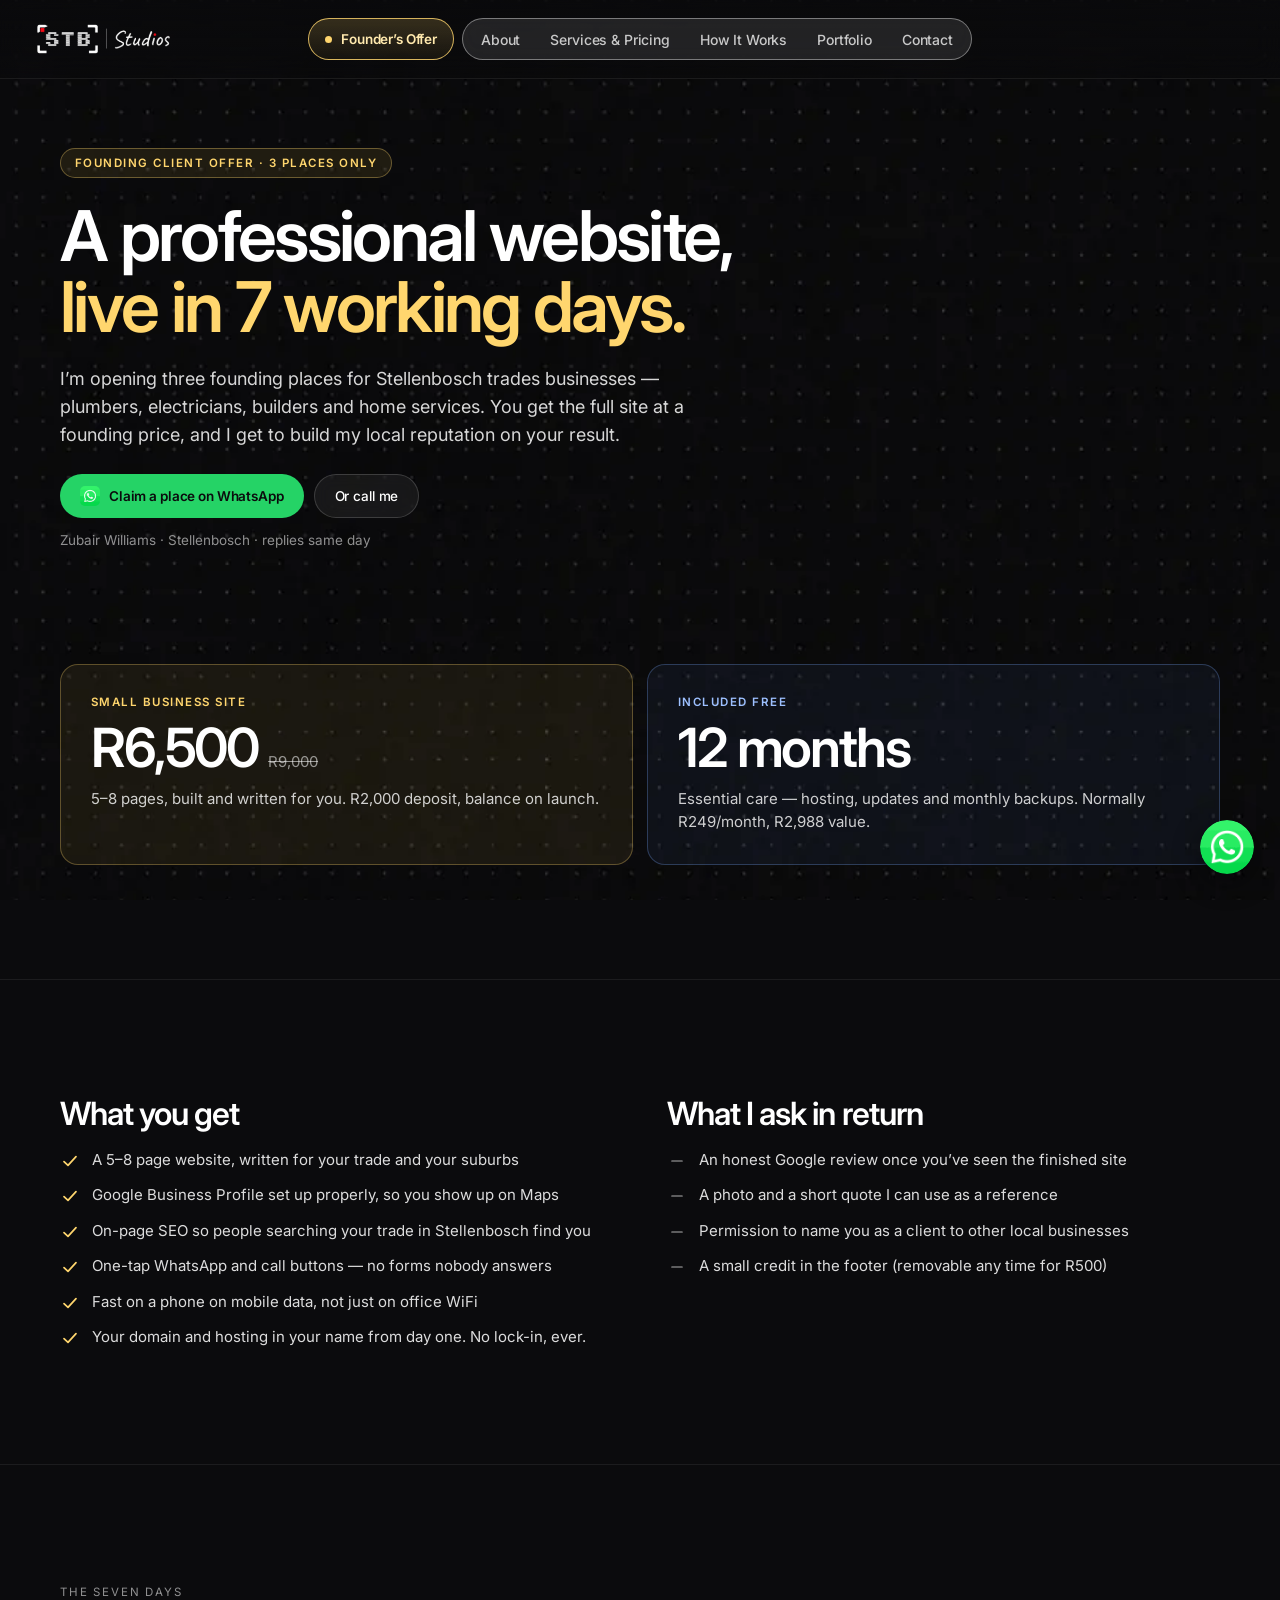
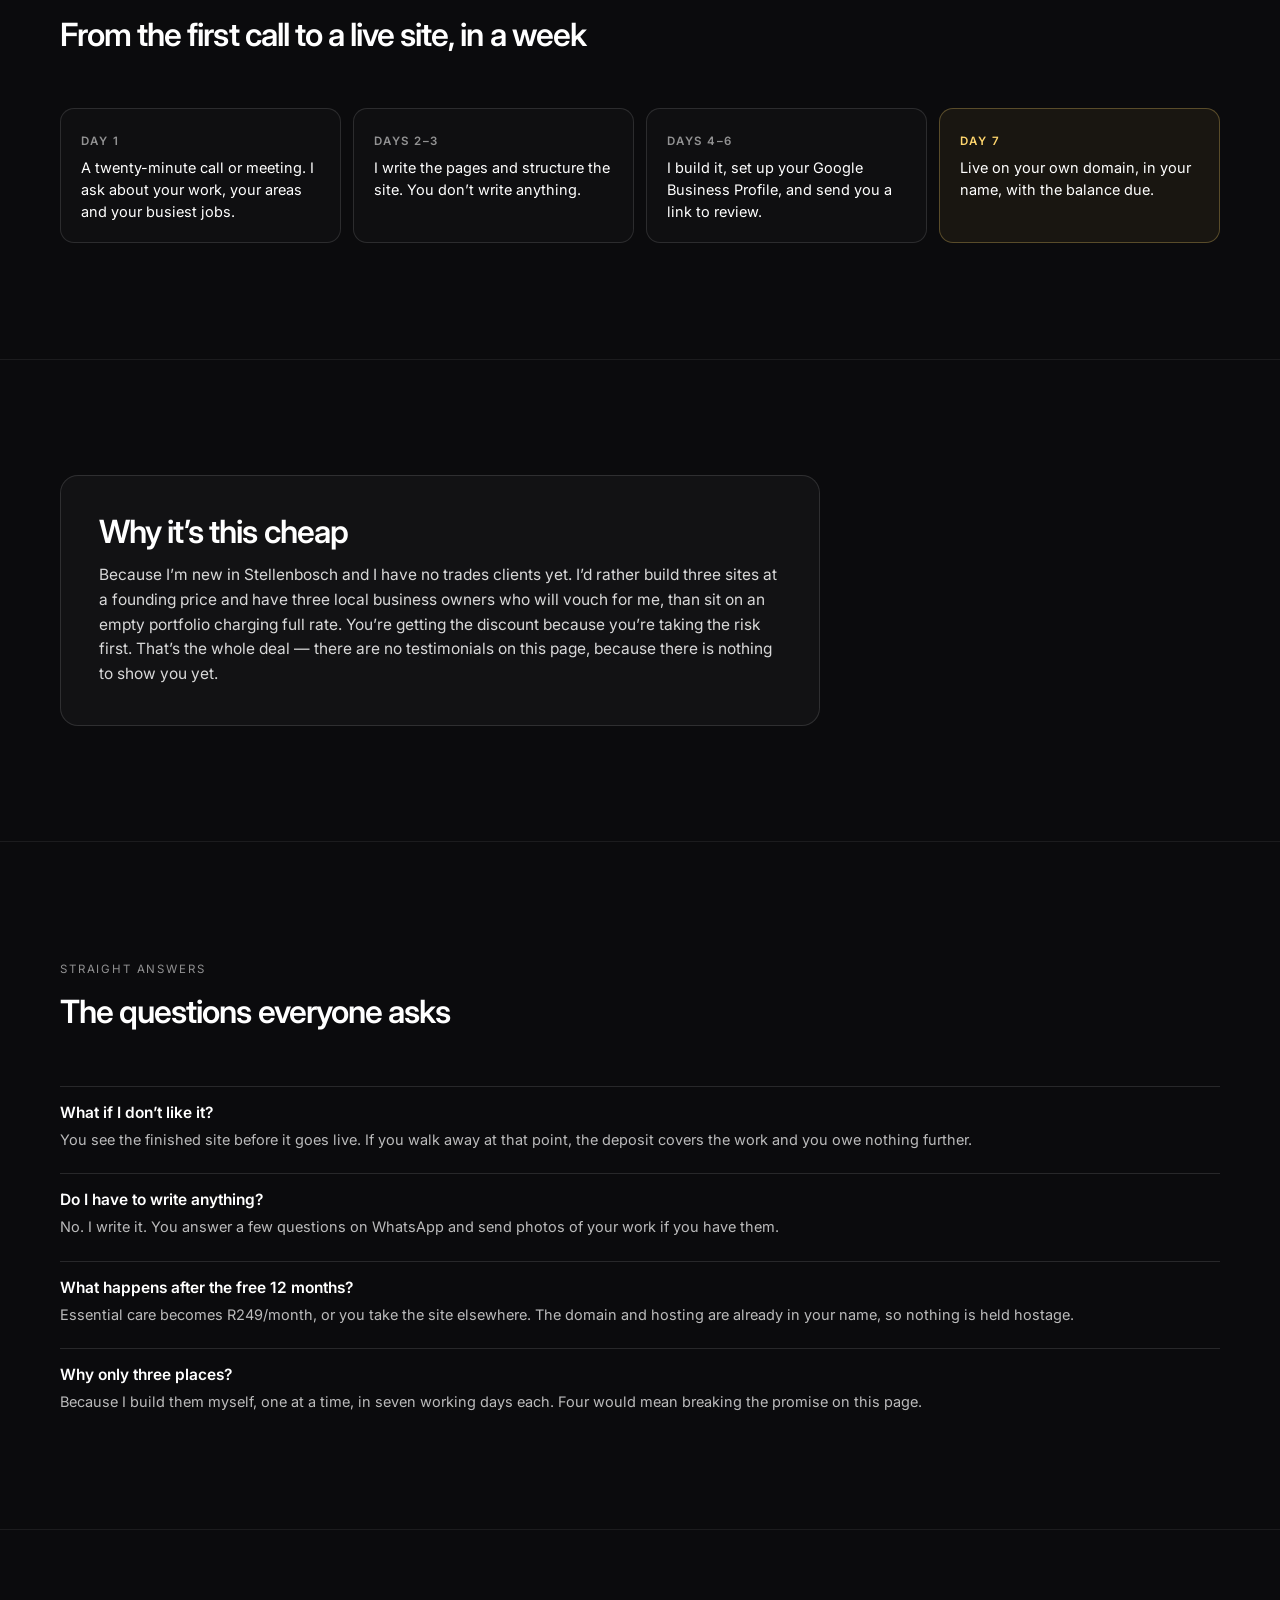
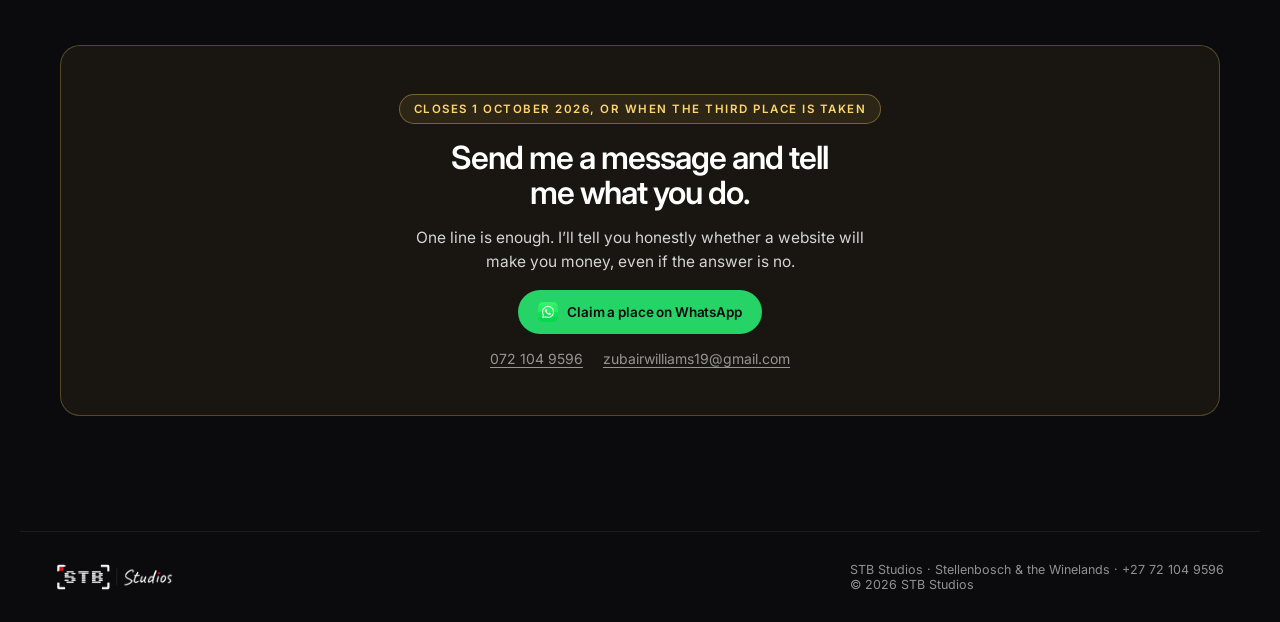
==== founding-offer.html @ 3d4c11ad "Add the September founding offer page and wire it into the home page - founding-offer.html: the Clau" ====
<!DOCTYPE html>
<html lang="en-ZA">
<head>
<meta charset="utf-8">
<meta name="viewport" content="width=device-width, initial-scale=1">

<!-- ────────────────────────────────────────────────────────────────────
     TEMPORARY PAGE — the September 2026 founding client offer.
     Closes 1 October 2026 or when the third place is taken. To retire it:
     delete this file, the .nav-offer links in index.html (header + burger
     menu), the FOUNDING OFFER block in assets/styles.css, the sitemap
     entry, and put the Small Business card back to a plain R9,000 card.
     ──────────────────────────────────────────────────────────────── -->

<title>Founding Client Offer | STB Studios Stellenbosch</title>
<meta name="description" content="Three founding places for Stellenbosch trades businesses: a 5–8 page website live in 7 working days, R6,500 instead of R9,000, with 12 months of care included. September only.">
<link rel="canonical" href="https://stbstudio.co.za/founding-offer.html">
<meta name="robots" content="index, follow, max-image-preview:large">
<meta name="theme-color" content="#0b0b0d">
<meta name="geo.region" content="ZA-WC">
<meta name="geo.placename" content="Stellenbosch">

<meta property="og:type" content="website">
<meta property="og:site_name" content="STB Studios">
<meta property="og:locale" content="en_ZA">
<meta property="og:url" content="https://stbstudio.co.za/founding-offer.html">
<meta property="og:title" content="Founding Client Offer | STB Studios Stellenbosch">
<meta property="og:description" content="Three founding places for Stellenbosch trades businesses: a 5–8 page website live in 7 working days, R6,500 instead of R9,000, with 12 months of care included. September only.">
<meta property="og:image" content="https://stbstudio.co.za/assets/og-image.jpg">
<meta property="og:image:width" content="1200">
<meta property="og:image:height" content="630">
<meta property="og:image:alt" content="STB Studios — a professional website, live in 7 working days">

<meta name="twitter:card" content="summary_large_image">
<meta name="twitter:title" content="Founding Client Offer | STB Studios Stellenbosch">
<meta name="twitter:description" content="Three founding places for Stellenbosch trades businesses: a 5–8 page website live in 7 working days, R6,500 instead of R9,000, with 12 months of care included. September only.">
<meta name="twitter:image" content="https://stbstudio.co.za/assets/og-image.jpg">

<link rel="icon" href="data:image/svg+xml,%3Csvg xmlns='http://www.w3.org/2000/svg' viewBox='0 0 22 22'%3E%3Cg fill='none' stroke='%23fff' stroke-width='1.7' stroke-linecap='square'%3E%3Cpath d='M3 7.5V3h4.5M14.5 3H19v4.5M19 14.5V19h-4.5M7.5 19H3v-4.5'/%3E%3Crect x='8.5' y='8.5' width='5' height='5'/%3E%3C/g%3E%3C/svg%3E">
<link rel="apple-touch-icon" href="assets/logo.webp">

<link rel="preconnect" href="https://fonts.googleapis.com">
<link rel="preconnect" href="https://fonts.gstatic.com" crossorigin>
<link href="https://fonts.googleapis.com/css2?family=Inter:ital,opsz,wght@0,14..32,100..900&family=Instrument+Serif:ital@1&display=swap" rel="stylesheet">
<link rel="stylesheet" href="assets/styles.css">

<script type="application/ld+json">
{
  "@context": "https://schema.org",
  "@type": "Offer",
  "name": "STB Studios founding client offer",
  "url": "https://stbstudio.co.za/founding-offer.html",
  "description": "A 5–8 page website for a Stellenbosch trades business, live in 7 working days, with 12 months of Essential care included.",
  "price": "6500",
  "priceCurrency": "ZAR",
  "availability": "https://schema.org/LimitedAvailability",
  "eligibleQuantity": { "@type": "QuantitativeValue", "value": 3 },
  "priceValidUntil": "2026-10-01",
  "areaServed": "Stellenbosch, Western Cape, South Africa",
  "seller": {
    "@type": "ProfessionalService",
    "name": "STB Studios",
    "url": "https://stbstudio.co.za",
    "telephone": "+27721049596",
    "email": "zubairwilliams19@gmail.com",
    "founder": { "@type": "Person", "name": "Zubair Williams" },
    "address": {
      "@type": "PostalAddress",
      "addressLocality": "Stellenbosch",
      "addressRegion": "Western Cape",
      "addressCountry": "ZA"
    }
  }
}
</script>
</head>

<body>
<a class="skip-link" href="#top">Skip to content</a>

<div class="shell">

  <div class="backdrop" data-backdrop hidden></div>

  <header class="site-header">
    <a href="index.html" class="brand brand-header" aria-label="STB Studios — home">
      <img src="assets/logo.webp" alt="STB Studios" width="1033" height="230" fetchpriority="high">
    </a>

    <div class="nav-group">
      <a href="founding-offer.html" class="nav-offer" aria-current="page">
        <span class="dot" aria-hidden="true"></span>Founder&rsquo;s Offer
      </a>
      <nav class="nav-pill" aria-label="Primary">
        <a href="index.html#about" class="nav-link nav-a1">About</a>
        <a href="index.html#services" class="nav-link nav-a2">Services &amp; Pricing</a>
        <a href="index.html#how-it-works" class="nav-link nav-a3">How It Works</a>
        <a href="index.html#portfolio" class="nav-link nav-a4">Portfolio</a>
        <a href="index.html#contact" class="nav-link nav-a5">Contact</a>
      </nav>
    </div>

    <div class="header-end">
      <button type="button" class="burger" data-menu-toggle aria-label="Menu" aria-expanded="false" aria-controls="mobile-menu">
        <span></span><span></span>
      </button>
    </div>
  </header>

  <div class="mobile-menu" id="mobile-menu" data-menu hidden>
    <a href="founding-offer.html" class="menu-offer">Founder&rsquo;s Offer</a>
    <a href="index.html#about">About</a>
    <a href="index.html#services">Services &amp; Pricing</a>
    <a href="index.html#how-it-works">How It Works</a>
    <a href="index.html#portfolio">Portfolio</a>
    <a href="index.html#contact">Contact</a>
    <a href="https://wa.me/27721049596" class="menu-cta">Claim a Place</a>
  </div>

  <main>

    <section id="top" class="section offer-hero">
      <div class="wrap">
        <span class="offer-badge">Founding client offer · 3 places only</span>

        <h1 class="offer-title">A professional website, <em>live in 7 working days.</em></h1>

        <p class="offer-lede">I&rsquo;m opening three founding places for Stellenbosch trades businesses — plumbers, electricians, builders and home services. You get the full site at a founding price, and I get to build my local reputation on your result.</p>

        <div class="offer-cta">
          <a class="btn btn-wa" href="https://wa.me/27721049596?text=Hi%20Zubair%2C%20I%20saw%20the%20founding%20client%20offer%20and%20I%27d%20like%20one%20of%20the%203%20places.%20My%20trade%20is%3A%20" target="_blank" rel="noopener">
            <img src="assets/whatsapp.png" alt="" aria-hidden="true" width="20" height="20">
            Claim a place on WhatsApp
          </a>
          <a class="btn btn-ghost" href="tel:+27721049596">Or call me</a>
        </div>

        <p class="offer-meta">Zubair Williams · Stellenbosch · replies same day</p>
      </div>
    </section>

    <section class="section offer-price-section">
      <div class="wrap offer-cards">
        <div class="offer-card offer-card-gold" data-appear="scale">
          <span class="offer-card-name">Small business site</span>
          <div class="price-figs">
            <span class="offer-fig">R6,500</span>
            <span class="price-was">R9,000</span>
          </div>
          <p>5–8 pages, built and written for you. R2,000 deposit, balance on launch.</p>
        </div>
        <div class="offer-card offer-card-blue" data-appear="scale">
          <span class="offer-card-name">Included free</span>
          <div class="price-figs">
            <span class="offer-fig">12 months</span>
          </div>
          <p>Essential care — hosting, updates and monthly backups. Normally R249/month, R2,988 value.</p>
        </div>
      </div>
    </section>

    <section class="section section-ruled">
      <div class="wrap offer-cols">
        <div data-appear="soft">
          <h2>What you get</h2>
          <ul class="tick-list">
            <li><svg width="20" height="20" viewBox="0 0 20 20" fill="none" stroke="#ffd66e" stroke-width="1.7" stroke-linecap="round" stroke-linejoin="round" aria-hidden="true"><path d="M4 10.6l4 3.8L16 5.6"/></svg><span>A 5–8 page website, written for your trade and your suburbs</span></li>
            <li><svg width="20" height="20" viewBox="0 0 20 20" fill="none" stroke="#ffd66e" stroke-width="1.7" stroke-linecap="round" stroke-linejoin="round" aria-hidden="true"><path d="M4 10.6l4 3.8L16 5.6"/></svg><span>Google Business Profile set up properly, so you show up on Maps</span></li>
            <li><svg width="20" height="20" viewBox="0 0 20 20" fill="none" stroke="#ffd66e" stroke-width="1.7" stroke-linecap="round" stroke-linejoin="round" aria-hidden="true"><path d="M4 10.6l4 3.8L16 5.6"/></svg><span>On-page SEO so people searching your trade in Stellenbosch find you</span></li>
            <li><svg width="20" height="20" viewBox="0 0 20 20" fill="none" stroke="#ffd66e" stroke-width="1.7" stroke-linecap="round" stroke-linejoin="round" aria-hidden="true"><path d="M4 10.6l4 3.8L16 5.6"/></svg><span>One-tap WhatsApp and call buttons — no forms nobody answers</span></li>
            <li><svg width="20" height="20" viewBox="0 0 20 20" fill="none" stroke="#ffd66e" stroke-width="1.7" stroke-linecap="round" stroke-linejoin="round" aria-hidden="true"><path d="M4 10.6l4 3.8L16 5.6"/></svg><span>Fast on a phone on mobile data, not just on office WiFi</span></li>
            <li><svg width="20" height="20" viewBox="0 0 20 20" fill="none" stroke="#ffd66e" stroke-width="1.7" stroke-linecap="round" stroke-linejoin="round" aria-hidden="true"><path d="M4 10.6l4 3.8L16 5.6"/></svg><span>Your domain and hosting in your name from day one. No lock-in, ever.</span></li>
          </ul>
        </div>
        <div data-appear="soft">
          <h2>What I ask in return</h2>
          <ul class="tick-list">
            <li><svg width="20" height="20" viewBox="0 0 20 20" fill="none" stroke="rgba(255,255,255,0.45)" stroke-width="1.7" stroke-linecap="round" aria-hidden="true"><path d="M5 10h10"/></svg><span>An honest Google review once you&rsquo;ve seen the finished site</span></li>
            <li><svg width="20" height="20" viewBox="0 0 20 20" fill="none" stroke="rgba(255,255,255,0.45)" stroke-width="1.7" stroke-linecap="round" aria-hidden="true"><path d="M5 10h10"/></svg><span>A photo and a short quote I can use as a reference</span></li>
            <li><svg width="20" height="20" viewBox="0 0 20 20" fill="none" stroke="rgba(255,255,255,0.45)" stroke-width="1.7" stroke-linecap="round" aria-hidden="true"><path d="M5 10h10"/></svg><span>Permission to name you as a client to other local businesses</span></li>
            <li><svg width="20" height="20" viewBox="0 0 20 20" fill="none" stroke="rgba(255,255,255,0.45)" stroke-width="1.7" stroke-linecap="round" aria-hidden="true"><path d="M5 10h10"/></svg><span>A small credit in the footer (removable any time for R500)</span></li>
          </ul>
        </div>
      </div>
    </section>

    <section class="section section-ruled">
      <div class="wrap">
        <span class="kicker" data-appear="soft">The seven days</span>
        <h2 class="section-head" data-appear="soft">From the first call to a live site, in a week</h2>
        <div class="days-grid">
          <div class="day" data-appear="scale">
            <span class="day-label">Day 1</span>
            <p>A twenty-minute call or meeting. I ask about your work, your areas and your busiest jobs.</p>
          </div>
          <div class="day" data-appear="scale">
            <span class="day-label">Days 2–3</span>
            <p>I write the pages and structure the site. You don&rsquo;t write anything.</p>
          </div>
          <div class="day" data-appear="scale">
            <span class="day-label">Days 4–6</span>
            <p>I build it, set up your Google Business Profile, and send you a link to review.</p>
          </div>
          <div class="day day-gold" data-appear="scale">
            <span class="day-label">Day 7</span>
            <p>Live on your own domain, in your name, with the balance due.</p>
          </div>
        </div>
      </div>
    </section>

    <section class="section section-ruled">
      <div class="wrap">
        <div class="offer-panel" data-appear="soft">
          <h2 class="offer-panel-head">Why it&rsquo;s this cheap</h2>
          <p>Because I&rsquo;m new in Stellenbosch and I have no trades clients yet. I&rsquo;d rather build three sites at a founding price and have three local business owners who will vouch for me, than sit on an empty portfolio charging full rate. You&rsquo;re getting the discount because you&rsquo;re taking the risk first. That&rsquo;s the whole deal — there are no testimonials on this page, because there is nothing to show you yet.</p>
        </div>
      </div>
    </section>

    <section class="section section-ruled">
      <div class="wrap">
        <span class="kicker" data-appear="soft">Straight answers</span>
        <h2 class="section-head" data-appear="soft">The questions everyone asks</h2>
        <div class="qa">
          <div class="qa-item" data-appear="soft">
            <h3>What if I don&rsquo;t like it?</h3>
            <p>You see the finished site before it goes live. If you walk away at that point, the deposit covers the work and you owe nothing further.</p>
          </div>
          <div class="qa-item" data-appear="soft">
            <h3>Do I have to write anything?</h3>
            <p>No. I write it. You answer a few questions on WhatsApp and send photos of your work if you have them.</p>
          </div>
          <div class="qa-item" data-appear="soft">
            <h3>What happens after the free 12 months?</h3>
            <p>Essential care becomes R249/month, or you take the site elsewhere. The domain and hosting are already in your name, so nothing is held hostage.</p>
          </div>
          <div class="qa-item" data-appear="soft">
            <h3>Why only three places?</h3>
            <p>Because I build them myself, one at a time, in seven working days each. Four would mean breaking the promise on this page.</p>
          </div>
        </div>
      </div>
    </section>

    <section class="section section-ruled">
      <div class="wrap">
        <div class="offer-close" data-appear="soft">
          <span class="offer-badge">Closes 1 October 2026, or when the third place is taken</span>
          <h2>Send me a message and tell me what you do.</h2>
          <p>One line is enough. I&rsquo;ll tell you honestly whether a website will make you money, even if the answer is no.</p>
          <a class="btn btn-wa" href="https://wa.me/27721049596?text=Hi%20Zubair%2C%20I%20saw%20the%20founding%20client%20offer%20and%20I%27d%20like%20one%20of%20the%203%20places.%20My%20trade%20is%3A%20" target="_blank" rel="noopener">
            <img src="assets/whatsapp.png" alt="" aria-hidden="true" width="20" height="20">
            Claim a place on WhatsApp
          </a>
          <div class="offer-contacts">
            <a href="tel:+27721049596">072 104 9596</a>
            <a href="mailto:zubairwilliams19@gmail.com">zubairwilliams19@gmail.com</a>
          </div>
        </div>
      </div>
    </section>

  </main>

  <footer class="site-footer">
    <a href="index.html" class="brand">
      <img src="assets/logo.webp" alt="STB Studios" width="1033" height="230" loading="lazy">
    </a>
    <span class="footer-note">STB Studios · Stellenbosch &amp; the Winelands · <a href="tel:+27721049596">+27 72 104 9596</a><br>© 2026 STB Studios</span>
  </footer>

  <a class="wa-float" href="https://wa.me/27721049596" target="_blank" rel="noopener" aria-label="Chat with STB Studios on WhatsApp">
    <img src="assets/whatsapp.png" alt="" aria-hidden="true" width="54" height="54">
  </a>
</div>

<script src="assets/site.js" defer></script>
</body>
</html>
---- assets/styles.css ----
/* ══════════════════════════════════════════════════════════════════════
   STB Studios — stbstudios.co.za
   Lifted out of the Claude Design file: every inline style and every
   style-hover / style-focus attribute now lives here as a real rule, and
   the JS `phone` breakpoint is a media query. No build step.
   ══════════════════════════════════════════════════════════════════════ */

:root {
  --bg: #0b0b0d;
  --ink: #ffffff;
  --ink-dim: rgba(255, 255, 255, 0.55);
  --ink-dimmer: rgba(255, 255, 255, 0.45);
  --line: rgba(255, 255, 255, 0.12);
  --line-soft: rgba(255, 255, 255, 0.07);
  --line-strong: rgba(255, 255, 255, 0.16);
  --accent-red: #ff2d2d;
  --accent-blue: #00a4ff;
  --accent-yellow: #ffea00;
  --whatsapp: #25d366;
  --gutter: clamp(20px, 2.8vw, 40px);
  --ease: cubic-bezier(0.16, 1, 0.3, 1);
}

*, *::before, *::after { box-sizing: border-box; margin: 0; padding: 0; }

html, body {
  background-color: var(--bg);
  color: var(--ink);
  background-image: url("website-background.webp");
  background-position: center;
  background-size: cover;
  background-attachment: fixed;
}
html { scroll-behavior: smooth; }
body {
  font-family: Inter, "Helvetica Neue", Helvetica, sans-serif;
  -webkit-font-smoothing: antialiased;
  -moz-osx-font-smoothing: grayscale;
  text-rendering: optimizeLegibility;
  position: relative;
}
a { color: inherit; text-decoration: none; }
a:hover { color: var(--ink); }
button, input, textarea, select { font: inherit; color: inherit; }
img { display: block; max-width: 100%; }
::selection { background: rgba(255, 255, 255, 0.2); }
::placeholder { color: rgba(255, 255, 255, 0.34); opacity: 1; }
:focus-visible { outline: 2px solid #fff; outline-offset: 3px; border-radius: 4px; }

.sr-only, .hp {
  position: absolute; width: 1px; height: 1px; padding: 0; margin: -1px;
  overflow: hidden; clip: rect(0 0 0 0); white-space: nowrap; border: 0;
}
.skip-link {
  position: absolute; left: -9999px; top: 0; z-index: 100;
  padding: 12px 18px; background: #fff; color: var(--bg); font-weight: 600;
}
.skip-link:focus { left: 12px; top: 12px; color: var(--bg); }

.shell { position: relative; isolation: isolate; overflow-x: clip; }

/* ── entrance keyframes ─────────────────────────────────────────────── */
@keyframes in-mask  { from { transform: translateY(105%); } to { transform: translateY(0); } }
@keyframes in-soft  { from { opacity: 0; transform: translateY(14px); } to { opacity: 1; transform: translateY(0); } }
@keyframes in-scale { from { opacity: 0; transform: scale(0.94); } to { opacity: 1; transform: scale(1); } }
@keyframes in-pop   { from { opacity: 0; transform: scale(0.86) translateY(8px); } to { opacity: 1; transform: scale(1) translateY(0); } }
@keyframes in-btn   { from { opacity: 0; transform: translateY(10px) scale(0.97); } to { opacity: 1; transform: translateY(0) scale(1); } }
@keyframes in-side  { from { opacity: 0; transform: translateX(-16px); } to { opacity: 1; transform: translateX(0); } }
@keyframes in-stat  { from { opacity: 0; transform: translateY(18px); } to { opacity: 1; transform: translateY(0); } }

/* ── header ─────────────────────────────────────────────────────────── */
.site-header {
  position: fixed; top: 0; left: 0; right: 0; z-index: 60;
  display: grid; grid-template-columns: 1fr auto 1fr; align-items: center;
  gap: 16px; padding: 18px var(--gutter);
  backdrop-filter: blur(14px);
  background: linear-gradient(180deg, rgba(10,10,12,0.72), rgba(10,10,12,0.28));
  border-bottom: 1px solid var(--line-soft);
}
.brand { display: flex; align-items: center; gap: 9px; }
.brand img { height: 30px; width: auto; }
.brand-header { animation: in-side 1.05s var(--ease) both; }

.nav-pill {
  display: flex; align-items: center; gap: 2px; padding: 4px;
  border-radius: 999px; border: 1px solid rgba(255,255,255,0.4);
  background: rgba(255,255,255,0.1); backdrop-filter: blur(8px);
}
.nav-link {
  position: relative; display: inline-flex; align-items: center;
  height: 32px; padding: 0 14px; border-radius: 999px;
  font-size: 14px; font-weight: 500; color: #c9c9c9; letter-spacing: -0.01em;
  transition: color 0.3s, background 0.3s, box-shadow 0.3s;
}
.nav-link:hover, .nav-link:focus-visible {
  color: #fff;
  background: linear-gradient(180deg, rgba(255,255,255,0.16), rgba(255,255,255,0.04));
  box-shadow: 0 0 18px rgba(255,255,255,0.10), inset 0 1px 0 rgba(255,255,255,0.25);
}
.nav-a1 { animation: in-scale 1.05s var(--ease) 0.06s both; }
.nav-a2 { animation: in-soft  1.05s var(--ease) 0.12s both; }
.nav-a3 { animation: in-scale 1.05s var(--ease) 0.18s both; }
.nav-a4 { animation: in-soft  1.05s var(--ease) 0.24s both; }
.nav-a5 { animation: in-scale 1.05s var(--ease) 0.30s both; }

.header-end { display: flex; justify-content: flex-end; align-items: center; gap: 10px; }
.burger {
  display: none; flex-direction: column; justify-content: center; align-items: center;
  gap: 5px; width: 44px; height: 44px; border-radius: 999px;
  border: 1px solid var(--line-strong); background: rgba(255,255,255,0.06); cursor: pointer;
}
.burger span { display: block; width: 17px; height: 1.5px; background: #fff; border-radius: 2px; transition: transform 0.3s, opacity 0.3s; }
.burger[aria-expanded="true"] span:first-child { transform: translateY(3.25px) rotate(45deg); }
.burger[aria-expanded="true"] span:last-child  { transform: translateY(-3.25px) rotate(-45deg); }

/* ── mobile menu ────────────────────────────────────────────────────── */
.backdrop {
  position: fixed; inset: 0; z-index: 55;
  background: rgba(8,8,10,0.6); backdrop-filter: blur(10px);
  opacity: 0; visibility: hidden; pointer-events: none;
  transition: opacity 0.35s, visibility 0.35s;
}
.backdrop[data-open] { opacity: 1; visibility: visible; pointer-events: auto; }
.mobile-menu {
  position: fixed; inset: 0; z-index: 58;
  display: flex; flex-direction: column; justify-content: center; gap: 16px;
  padding: 0 28px;
  opacity: 0; visibility: hidden; transform: translateY(-10px); pointer-events: none;
  transition: opacity 0.35s, transform 0.4s, visibility 0.4s;
}
.mobile-menu[data-open] { opacity: 1; visibility: visible; transform: translateY(0); pointer-events: auto; }
.mobile-menu a { font-size: 30px; font-weight: 500; letter-spacing: -0.03em; }
.mobile-menu .menu-cta {
  margin-top: 14px; align-self: flex-start;
  display: inline-flex; align-items: center; height: 46px; padding: 0 22px;
  border-radius: 999px; background: #fff; color: var(--bg);
  font-size: 14.5px; font-weight: 600;
}

/* ── buttons ────────────────────────────────────────────────────────── */
.btn {
  display: inline-flex; align-items: center; gap: 9px;
  height: 44px; padding: 0 20px; border-radius: 999px;
  font-size: 13.5px; font-weight: 500; letter-spacing: -0.01em;
  transition: background 0.3s, border-color 0.3s, transform 0.3s, box-shadow 0.3s;
}
.btn-ghost {
  border: 1px solid var(--line-strong);
  background: rgba(255,255,255,0.06); backdrop-filter: blur(8px);
}
.btn-ghost:hover { background: rgba(255,255,255,0.13); border-color: rgba(255,255,255,0.32); transform: translateY(-1px); }
.btn-wa { background: var(--whatsapp); color: var(--bg); font-weight: 600; }
.btn-wa:hover { color: var(--bg); box-shadow: 0 0 28px rgba(37,211,102,0.45); transform: translateY(-1px); }
.btn-wa img { width: 20px; height: 20px; border-radius: 5px; }

/* ── hero ───────────────────────────────────────────────────────────── */
.hero {
  position: relative; display: flex; align-items: flex-end; overflow: hidden;
  height: 100vh; height: 100dvh;
}
.hero-art {
  position: absolute; inset: 0; width: 100%; height: 100%;
  object-fit: cover; object-position: center 34%;
  z-index: 0; opacity: 0.62; pointer-events: none;
}
.hero-veil { position: absolute; inset: 0; z-index: 1; pointer-events: none; }
.hero-veil-v { background: linear-gradient(180deg, rgba(8,8,10,0.55) 0%, rgba(8,8,10,0.12) 34%, rgba(8,8,10,0.72) 78%, rgba(8,8,10,0.94) 100%); }
.hero-veil-h { background: linear-gradient(90deg, rgba(8,8,10,0.88) 0%, rgba(8,8,10,0.55) 34%, rgba(8,8,10,0) 62%); }
.hero-veil-foot {
  inset: auto 0 0 0; height: 26vh; max-height: 260px;
  background: linear-gradient(180deg, rgba(11,11,13,0) 0%, rgba(11,11,13,0.65) 55%, var(--bg) 100%);
}
.hero-inner {
  position: relative; z-index: 2; width: 100%; max-width: 1360px; margin: 0 auto;
  padding: 0 var(--gutter) clamp(38px, 5vw, 74px);
  display: flex; flex-direction: column; align-items: flex-start;
  gap: clamp(16px, 1.6vw, 22px);
}
.hero-title {
  max-width: 860px; font-size: clamp(32px, 3.5vw, 58px);
  font-weight: 600; line-height: 1.04; letter-spacing: -0.035em;
}
.hero-title .mask { display: block; overflow: hidden; padding-bottom: 0.06em; }
.hero-title .mask-in { display: block; }
.mask-1 { animation: in-mask 1.05s var(--ease) 0.14s both; }
.mask-2 { animation: in-mask 1.05s var(--ease) 0.24s both; }
.hero-title em {
  font-style: normal; font-weight: 700; color: var(--accent-red);
  letter-spacing: -0.035em; text-transform: uppercase;
}
.hero-sub {
  max-width: 470px; font-size: 15.5px; line-height: 1.55;
  text-wrap: pretty; animation: in-soft 1.05s var(--ease) 0.36s both;
}
.hero-cta { display: flex; flex-wrap: wrap; gap: 10px; animation: in-btn 1.05s var(--ease) 0.46s both; }
.hero-stats {
  margin-top: clamp(14px, 2vw, 30px); width: 100%; list-style: none;
  display: flex; flex-wrap: wrap; justify-content: space-between;
  gap: 14px 34px; padding-top: 20px; border-top: 1px solid var(--line);
}
.stat { display: flex; align-items: center; gap: 11px; font-size: 13.5px; flex: 0 1 auto; }
.stat svg { flex: none; }
.stat-1 { animation: in-stat 1.05s var(--ease) 0.58s both; }
.stat-2 { animation: in-stat 1.05s var(--ease) 0.66s both; }
.stat-3 { animation: in-stat 1.05s var(--ease) 0.74s both; }

/* ── sections ───────────────────────────────────────────────────────── */
.section {
  position: relative; scroll-margin-top: 78px;
  padding: clamp(74px, 9vw, 120px) var(--gutter);
}
.section-ruled { border-top: 1px solid var(--line-soft); }
.wrap { max-width: 1160px; margin: 0 auto; }
.measure { max-width: 860px; }
.kicker {
  display: inline-block; font-size: 11.5px; letter-spacing: 0.16em;
  text-transform: uppercase; color: var(--ink-dim); margin-bottom: 18px;
}
.section h2 {
  font-size: clamp(26px, 2.5vw, 40px); font-weight: 600; line-height: 1.1;
  letter-spacing: -0.03em; text-wrap: pretty;
}
.measure h2 { margin-bottom: 20px; }
.section-head { max-width: 860px; margin-bottom: clamp(36px, 4.5vw, 56px); }
.lede { font-size: 16px; line-height: 1.62; max-width: 700px; text-wrap: pretty; }

/* ── about cards ────────────────────────────────────────────────────── */
.card-grid {
  margin-top: clamp(40px, 5vw, 64px);
  display: grid; grid-template-columns: repeat(auto-fit, minmax(228px, 1fr)); gap: 14px;
}
.card {
  border: 1px solid var(--line); border-radius: 14px; padding: 24px;
  background: rgba(255,255,255,0.02);
  transition: border-color 0.35s, background 0.35s;
}
.card:hover { border-color: rgba(255,255,255,0.26); background: rgba(255,255,255,0.05); }
.card h3 { font-size: 15px; font-weight: 600; letter-spacing: -0.01em; margin-bottom: 9px; }
.card p { font-size: 13.5px; line-height: 1.55; }

/* ── pricing ────────────────────────────────────────────────────────── */
.price-grid { display: flex; flex-wrap: wrap; justify-content: center; gap: 14px; }
.price-card {
  flex: 0 1 364px; min-width: 288px;
  display: flex; flex-direction: column; gap: 14px;
  border: 1px solid var(--line); border-radius: 16px; padding: 28px;
  background: rgba(255,255,255,0.02);
  transition: border-color 0.35s, background 0.35s;
}
.price-card:hover { border-color: rgba(255,255,255,0.26); background: rgba(255,255,255,0.05); }
.price-card-blue { border-color: rgba(122,168,255,0.26); background: rgba(96,146,255,0.07); }
.price-card-blue:hover { border-color: rgba(122,168,255,0.45); background: rgba(96,146,255,0.12); }
.price-card-gold { border-color: rgba(255,214,110,0.26); background: rgba(255,203,84,0.07); }
.price-card-gold:hover { border-color: rgba(255,214,110,0.45); background: rgba(255,203,84,0.12); }
.price-name { font-size: 12.5px; font-weight: 500; letter-spacing: 0.02em; }
.price-fig { font-size: clamp(28px, 2.2vw, 34px); font-weight: 600; letter-spacing: -0.035em; line-height: 1; }
.price-card p { font-size: 13.5px; line-height: 1.55; margin-top: auto; }

.care-head {
  margin: clamp(36px, 4vw, 52px) 0 14px;
  font-size: 11.5px; font-weight: 500; letter-spacing: 0.16em;
  text-transform: uppercase; color: var(--ink-dim);
}
.care-grid { display: grid; grid-template-columns: repeat(auto-fit, minmax(240px, 1fr)); gap: 14px; }
.care-row {
  display: flex; align-items: flex-start; justify-content: space-between;
  flex-wrap: wrap; gap: 8px 14px;
  border: 1px solid var(--line); border-radius: 12px; padding: 18px 20px;
  background: rgba(255,255,255,0.02);
}
.care-row-featured {
  border-color: rgba(255,255,255,0.4); background: rgba(255,255,255,0.1);
  backdrop-filter: blur(8px);
}
.care-row > div { display: flex; flex-direction: column; gap: 5px; min-width: 0; flex: 1 1 140px; }
.care-name { font-size: 13.5px; font-weight: 600; }
.care-desc { font-size: 12.5px; text-wrap: pretty; }
.care-price { font-size: 14px; font-weight: 600; white-space: nowrap; }
.care-price span { color: rgba(255,255,255,0.6); font-weight: 400; }

/* ── how it works ───────────────────────────────────────────────────── */
.steps {
  list-style: none;
  display: grid; grid-template-columns: repeat(auto-fit, minmax(212px, 1fr));
  gap: clamp(24px, 3vw, 40px);
}
.steps li { display: flex; flex-direction: column; gap: 14px; }
.step-num {
  display: inline-flex; align-items: center; justify-content: center;
  width: 30px; height: 30px; border-radius: 50%;
  background: #fff; color: var(--bg); font-size: 13px; font-weight: 600;
}
.steps h3 { font-size: 16px; font-weight: 600; letter-spacing: -0.015em; }
.steps p { font-size: 13.5px; line-height: 1.55; }

/* ── portfolio ──────────────────────────────────────────────────────── */
.work-grid { display: grid; grid-template-columns: repeat(auto-fit, minmax(268px, 1fr)); gap: 14px; }
.work {
  display: block; border: 1px solid var(--line-strong); border-radius: 16px;
  overflow: hidden; background: rgba(255,255,255,0.03);
  transition: border-color 0.35s, transform 0.35s;
}
.work:hover { border-color: rgba(255,255,255,0.42); transform: translateY(-2px); }
.work-shot { aspect-ratio: 16 / 10; overflow: hidden; }
.work-shot img { width: 100%; height: 100%; object-fit: cover; object-position: top center; }
.work-meta { padding: 20px; display: flex; flex-direction: column; gap: 7px; }
.work-title {
  display: flex; align-items: center; gap: 8px;
  font-size: 15px; font-weight: 600; letter-spacing: -0.015em;
}
.work-note { font-size: 13px; color: var(--ink-dim); }

/* ── contact ────────────────────────────────────────────────────────── */
.contact {
  min-height: 90vh; display: flex; align-items: center; overflow: hidden;
  padding: clamp(74px, 9vw, 118px) var(--gutter);
}
.contact-video {
  position: absolute; inset: 0; width: 100%; height: 100%;
  object-fit: cover; z-index: 0;
}
.contact-veil {
  position: absolute; inset: 0; z-index: 1;
  background: linear-gradient(180deg, rgba(8,8,10,0.82) 0%, rgba(8,8,10,0.6) 45%, rgba(8,8,10,0.9) 100%);
}
.contact-inner { position: relative; z-index: 2; width: 100%; }
.contact-head {
  max-width: 720px; font-size: clamp(26px, 2.6vw, 42px); font-weight: 600;
  line-height: 1.08; letter-spacing: -0.03em;
  margin-bottom: clamp(32px, 4vw, 48px); text-wrap: pretty;
}
.ink-blue { color: var(--accent-blue); }
.ink-yellow { color: var(--accent-yellow); }
.contact-grid {
  display: grid; grid-template-columns: repeat(auto-fit, minmax(320px, 1fr));
  gap: clamp(24px, 3vw, 44px); align-items: start;
}
.contact-col { display: flex; flex-direction: column; gap: 22px; }
.contact-actions { display: flex; flex-wrap: wrap; gap: 10px; }
.contact-details { display: flex; flex-direction: column; gap: 14px; padding-top: 4px; }
.contact-details > div { display: flex; flex-direction: column; gap: 3px; }
.detail-label { font-size: 11px; letter-spacing: 0.12em; text-transform: uppercase; color: rgba(255,255,255,0.6); }
.detail-val { font-size: 15.5px; font-weight: 500; }
a.detail-val:hover { color: var(--accent-blue); }
/* 44px minimum tap target on iOS. Negative margin cancels the padding so
   the text sits exactly where it did before. */
a.detail-val { display: block; padding: 13px 0; margin: -13px 0; }
.map-frame { border: 1px solid var(--line-strong); border-radius: 14px; overflow: hidden; height: 210px; }
.map-frame iframe { width: 100%; height: 100%; border: 0; display: block; }

/* ── enquiry form ───────────────────────────────────────────────────── */
.enquiry {
  display: flex; flex-direction: column; gap: 11px;
  border: 1px solid var(--line-strong); border-radius: 18px;
  padding: clamp(22px, 2.4vw, 30px);
  background: rgba(255,255,255,0.05); backdrop-filter: blur(14px);
}
.enquiry-head { font-size: 13.5px; font-weight: 600; margin-bottom: 5px; }
.enquiry input, .enquiry textarea {
  height: 44px; padding: 0 14px; border-radius: 10px;
  border: 1px solid var(--line-strong); background: rgba(255,255,255,0.05);
  font-size: 14px; outline: none;
  transition: border-color 0.25s, background 0.25s;
}
.enquiry textarea { height: auto; padding: 12px 14px; resize: vertical; }
.enquiry input:focus, .enquiry textarea:focus {
  border-color: rgba(255,255,255,0.6); background: rgba(255,255,255,0.09);
}
.enquiry input.hp { height: 0; }
.enquiry-send {
  margin-top: 4px; height: 46px; border: 0; border-radius: 999px;
  background: #fff; color: #000; font-size: 13.5px; font-weight: 600;
  cursor: pointer; transition: background 0.25s, box-shadow 0.3s, transform 0.3s, opacity 0.3s;
}
.enquiry-send:hover:not(:disabled) { background: #d8d8d8; box-shadow: 0 0 30px rgba(255,255,255,0.55); transform: translateY(-1px); }
.enquiry-send:active:not(:disabled) { background: #bfbfbf; transform: translateY(0); box-shadow: 0 0 14px rgba(255,255,255,0.4); }
.enquiry-send:focus-visible { outline: 2px solid #fff; outline-offset: 3px; }
.enquiry-send:disabled { opacity: 0.6; cursor: progress; }
.enquiry-status { font-size: 12.5px; text-align: center; min-height: 0; }
.enquiry-status:empty { display: none; }
.enquiry-status[data-state="ok"] { color: #6ee7a8; }
.enquiry-status[data-state="err"] { color: #ff8a8a; }
.enquiry-foot { font-size: 11.5px; color: var(--ink-dimmer); text-align: center; }

/* ── footer + floating WhatsApp ─────────────────────────────────────── */
.site-footer {
  border-top: 1px solid var(--line-soft); padding: 30px var(--gutter);
  display: flex; flex-wrap: wrap; gap: 12px 24px;
  align-items: center; justify-content: space-between;
  max-width: 1240px; margin: 0 auto;
}
.site-footer .brand img { height: 26px; }
.footer-note { font-size: 12.5px; color: var(--ink-dim); }
.footer-note a { display: inline-block; padding: 15px 8px; margin: -15px -8px; }

.wa-float {
  position: fixed; right: clamp(16px, 2vw, 28px); bottom: clamp(16px, 2vw, 28px);
  z-index: 70; width: 54px; height: 54px; border-radius: 50%; overflow: hidden;
  display: flex; align-items: center; justify-content: center;
  box-shadow: 0 8px 28px rgba(0,0,0,0.45);
  transition: transform 0.3s, box-shadow 0.3s;
}
.wa-float:hover { transform: translateY(-2px) scale(1.04); box-shadow: 0 10px 34px rgba(37,211,102,0.5); }
.wa-float img { width: 100%; height: 100%; border-radius: 50%; object-fit: cover; }

/* ── the old JS `phone` breakpoint, as a media query ────────────────── */
@media (max-width: 900px) {
  .nav-pill { display: none; }
  .burger { display: flex; }
  .hero { height: auto; min-height: 92vh; padding-top: 96px; }
  .hero-stats { justify-content: flex-start; }
}

@media (prefers-reduced-motion: reduce) {
  html { scroll-behavior: auto; }
  *, *::before, *::after {
    animation: none !important; transition: none !important;
  }
}

/* ══════════════════════════════════════════════════════════════════════
   FOUNDING OFFER — September 2026 promo. Everything below is temporary.
   Removing the promo = delete this block, the .nav-offer link in both
   menus, and restore the Small Business card to R9,000. See README.
   ══════════════════════════════════════════════════════════════════════ */

/* ── the nav pill's left-hand extension ─────────────────────────────── */
.nav-group { display: flex; align-items: center; gap: 8px; }
.nav-offer {
  display: inline-flex; align-items: center; gap: 9px;
  height: 42px; padding: 0 16px; border-radius: 999px;
  border: 1px solid rgba(255,214,110,0.45);
  background: linear-gradient(180deg, rgba(255,214,110,0.18), rgba(255,203,84,0.06));
  color: #ffd66e; font-size: 13.5px; font-weight: 600; letter-spacing: -0.01em;
  white-space: nowrap;
  transition: color 0.3s, background 0.3s, border-color 0.3s, box-shadow 0.3s, transform 0.3s;
  animation: in-side 1.05s var(--ease) both;
}
.nav-offer:hover, .nav-offer:focus-visible {
  color: #ffe9ae; border-color: rgba(255,214,110,0.82);
  background: linear-gradient(180deg, rgba(255,214,110,0.3), rgba(255,203,84,0.12));
  box-shadow: 0 0 22px rgba(255,203,84,0.28); transform: translateY(-1px);
}
.nav-offer[aria-current="page"] { color: #ffe9ae; border-color: rgba(255,214,110,0.82); }
.nav-offer .dot {
  flex: none; width: 7px; height: 7px; border-radius: 50%; background: #ffd66e;
  animation: offer-pulse 2.6s var(--ease) infinite;
}
@keyframes offer-pulse {
  0%, 100% { box-shadow: 0 0 0 0 rgba(255,214,110,0.55); }
  55%      { box-shadow: 0 0 0 7px rgba(255,214,110,0); }
}
.menu-offer { color: #ffd66e; }
.menu-offer:hover { color: #ffe9ae; }

/* ── the discounted Small Business card on the home page ────────────── */
a.price-card:hover { color: inherit; }
.price-figs { display: flex; align-items: baseline; flex-wrap: wrap; gap: 10px; }
.price-was {
  font-size: 15px; font-weight: 400; letter-spacing: 0;
  color: var(--ink-dim); text-decoration: line-through;
}
.price-flag {
  align-self: flex-start; display: inline-flex; align-items: center; gap: 7px;
  padding: 5px 11px; border-radius: 999px;
  border: 1px solid rgba(255,214,110,0.4); background: rgba(255,203,84,0.1);
  color: #ffd66e; font-size: 10.5px; font-weight: 600;
  letter-spacing: 0.12em; text-transform: uppercase;
}
.price-more {
  display: inline-flex; align-items: center; gap: 6px;
  font-size: 12.5px; font-weight: 600; color: #ffd66e;
}
a.price-card:hover .price-more { text-decoration: underline; text-underline-offset: 3px; }

/* ── the founding-offer page ────────────────────────────────────────── */
.offer-hero { padding-top: clamp(104px, 13vw, 148px); }
.offer-badge {
  display: inline-flex; align-items: center; gap: 9px;
  padding: 7px 14px; border-radius: 999px;
  border: 1px solid rgba(255,214,110,0.34); background: rgba(255,203,84,0.09);
  color: #ffd66e; font-size: 11.5px; font-weight: 600;
  letter-spacing: 0.13em; text-transform: uppercase;
}
.offer-title {
  margin-top: 22px; max-width: 15ch; text-wrap: balance;
  font-size: clamp(34px, 6vw, 70px); font-weight: 600;
  line-height: 1.02; letter-spacing: -0.038em;
}
.offer-title em { font-style: normal; color: #ffd66e; }
.offer-lede {
  margin-top: 22px; max-width: 58ch; text-wrap: pretty;
  font-size: clamp(15.5px, 2vw, 18px); line-height: 1.55; color: rgba(255,255,255,0.84);
}
.offer-cta { margin-top: 26px; display: flex; flex-wrap: wrap; gap: 10px; }
.offer-meta { margin-top: 14px; font-size: 13.5px; color: var(--ink-dim); }

.offer-cards { display: grid; grid-template-columns: repeat(auto-fit, minmax(280px, 1fr)); gap: 14px; }
.offer-card {
  display: flex; flex-direction: column; gap: 12px;
  border: 1px solid var(--line); border-radius: 18px;
  padding: clamp(22px, 5vw, 30px); background: rgba(255,255,255,0.02);
}
.offer-card-gold { border-color: rgba(255,214,110,0.3); background: rgba(255,203,84,0.07); }
.offer-card-blue { border-color: rgba(122,168,255,0.28); background: rgba(96,146,255,0.06); }
.offer-card-name {
  font-size: 11.5px; font-weight: 600; letter-spacing: 0.13em; text-transform: uppercase;
}
.offer-card-gold .offer-card-name { color: #ffd66e; }
.offer-card-blue .offer-card-name { color: #9dc0ff; }
.offer-fig {
  font-size: clamp(38px, 6vw, 54px); font-weight: 600;
  letter-spacing: -0.04em; line-height: 1;
}
.offer-card p { font-size: 15px; line-height: 1.55; color: rgba(255,255,255,0.8); }

.offer-cols { display: grid; grid-template-columns: repeat(auto-fit, minmax(300px, 1fr)); gap: clamp(28px, 5vw, 54px); }
.offer-cols h2 { margin-bottom: 18px; }
.tick-list { list-style: none; display: flex; flex-direction: column; gap: 13px; }
.tick-list li {
  display: grid; grid-template-columns: 20px 1fr; gap: 12px;
  font-size: 15px; line-height: 1.5; color: rgba(255,255,255,0.86);
}
.tick-list svg { margin-top: 2px; }

.days-grid { display: grid; grid-template-columns: repeat(auto-fit, minmax(210px, 1fr)); gap: 12px; }
.day { border: 1px solid var(--line); border-radius: 14px; padding: 20px; background: rgba(255,255,255,0.02); }
.day-gold { border-color: rgba(255,214,110,0.28); background: rgba(255,203,84,0.06); }
.day-label { font-size: 11.5px; font-weight: 600; letter-spacing: 0.13em; text-transform: uppercase; color: var(--ink-dim); }
.day-gold .day-label { color: #ffd66e; }
.day p { margin-top: 8px; font-size: 14.5px; line-height: 1.5; }

.offer-panel {
  border: 1px solid var(--line); border-radius: 18px;
  padding: clamp(24px, 5vw, 38px); background: rgba(255,255,255,0.03); max-width: 760px;
}
.offer-panel p { font-size: 15.5px; line-height: 1.6; color: rgba(255,255,255,0.84); text-wrap: pretty; }

.qa { display: flex; flex-direction: column; gap: 22px; }
.qa-item { border-top: 1px solid var(--line); padding-top: 16px; }
.qa-item h3 { font-size: 15.5px; font-weight: 600; margin-bottom: 7px; }
.qa-item p { font-size: 14.5px; line-height: 1.55; color: rgba(255,255,255,0.72); }

.offer-close {
  display: flex; flex-direction: column; align-items: center; gap: 16px; text-align: center;
  border: 1px solid rgba(255,214,110,0.26); border-radius: 20px;
  padding: clamp(26px, 6vw, 48px); background: rgba(255,203,84,0.06);
}
.offer-close h2 { max-width: 20ch; }
.offer-close p { max-width: 46ch; font-size: 15.5px; line-height: 1.55; color: rgba(255,255,255,0.82); }
.offer-contacts {
  display: flex; flex-wrap: wrap; justify-content: center; gap: 8px 20px;
  font-size: 14px; color: var(--ink-dim);
}
.offer-contacts a { text-decoration: underline; text-underline-offset: 3px; }

.offer-price-section { padding-top: 0; }
.offer-panel-head { margin-bottom: 14px; }

@media (max-width: 900px) {
  .nav-group { gap: 0; }
}
@media (max-width: 620px) {
  .nav-offer { display: none; }   /* it lives in the burger menu down here */
}
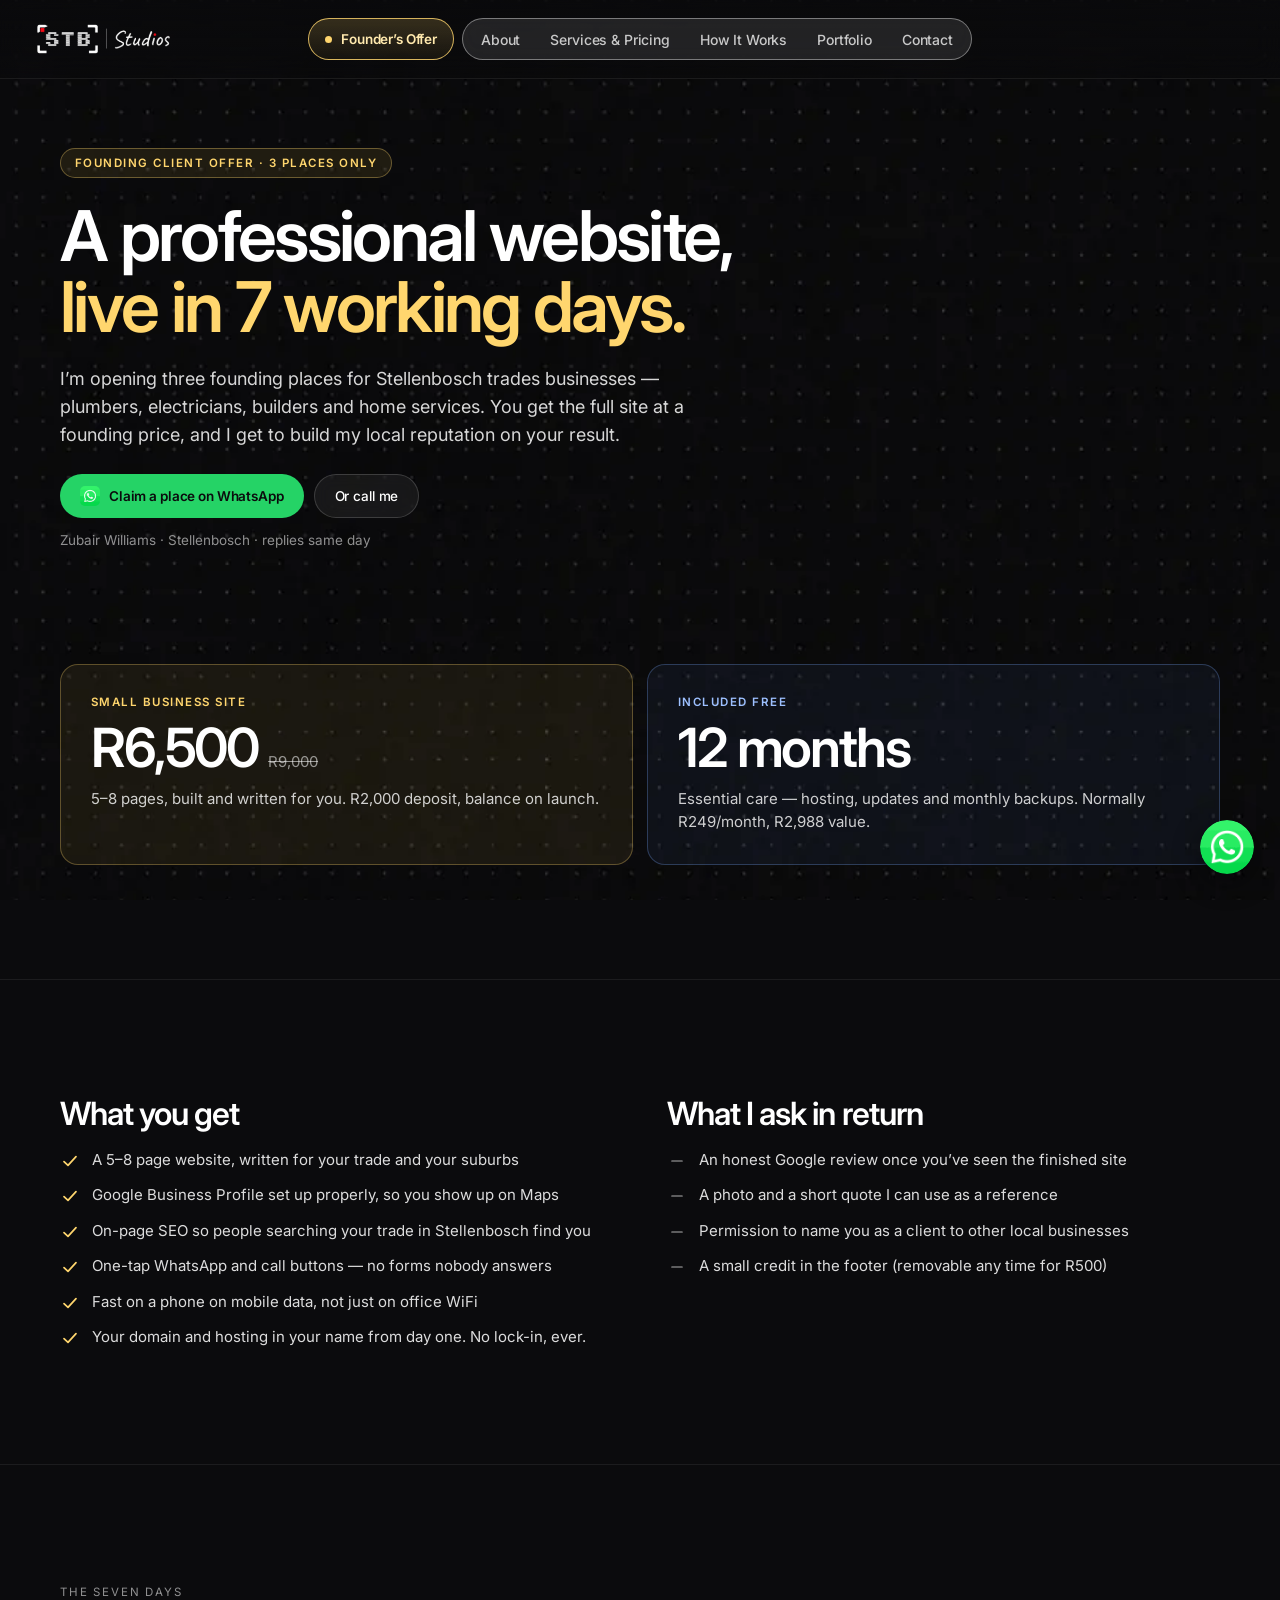
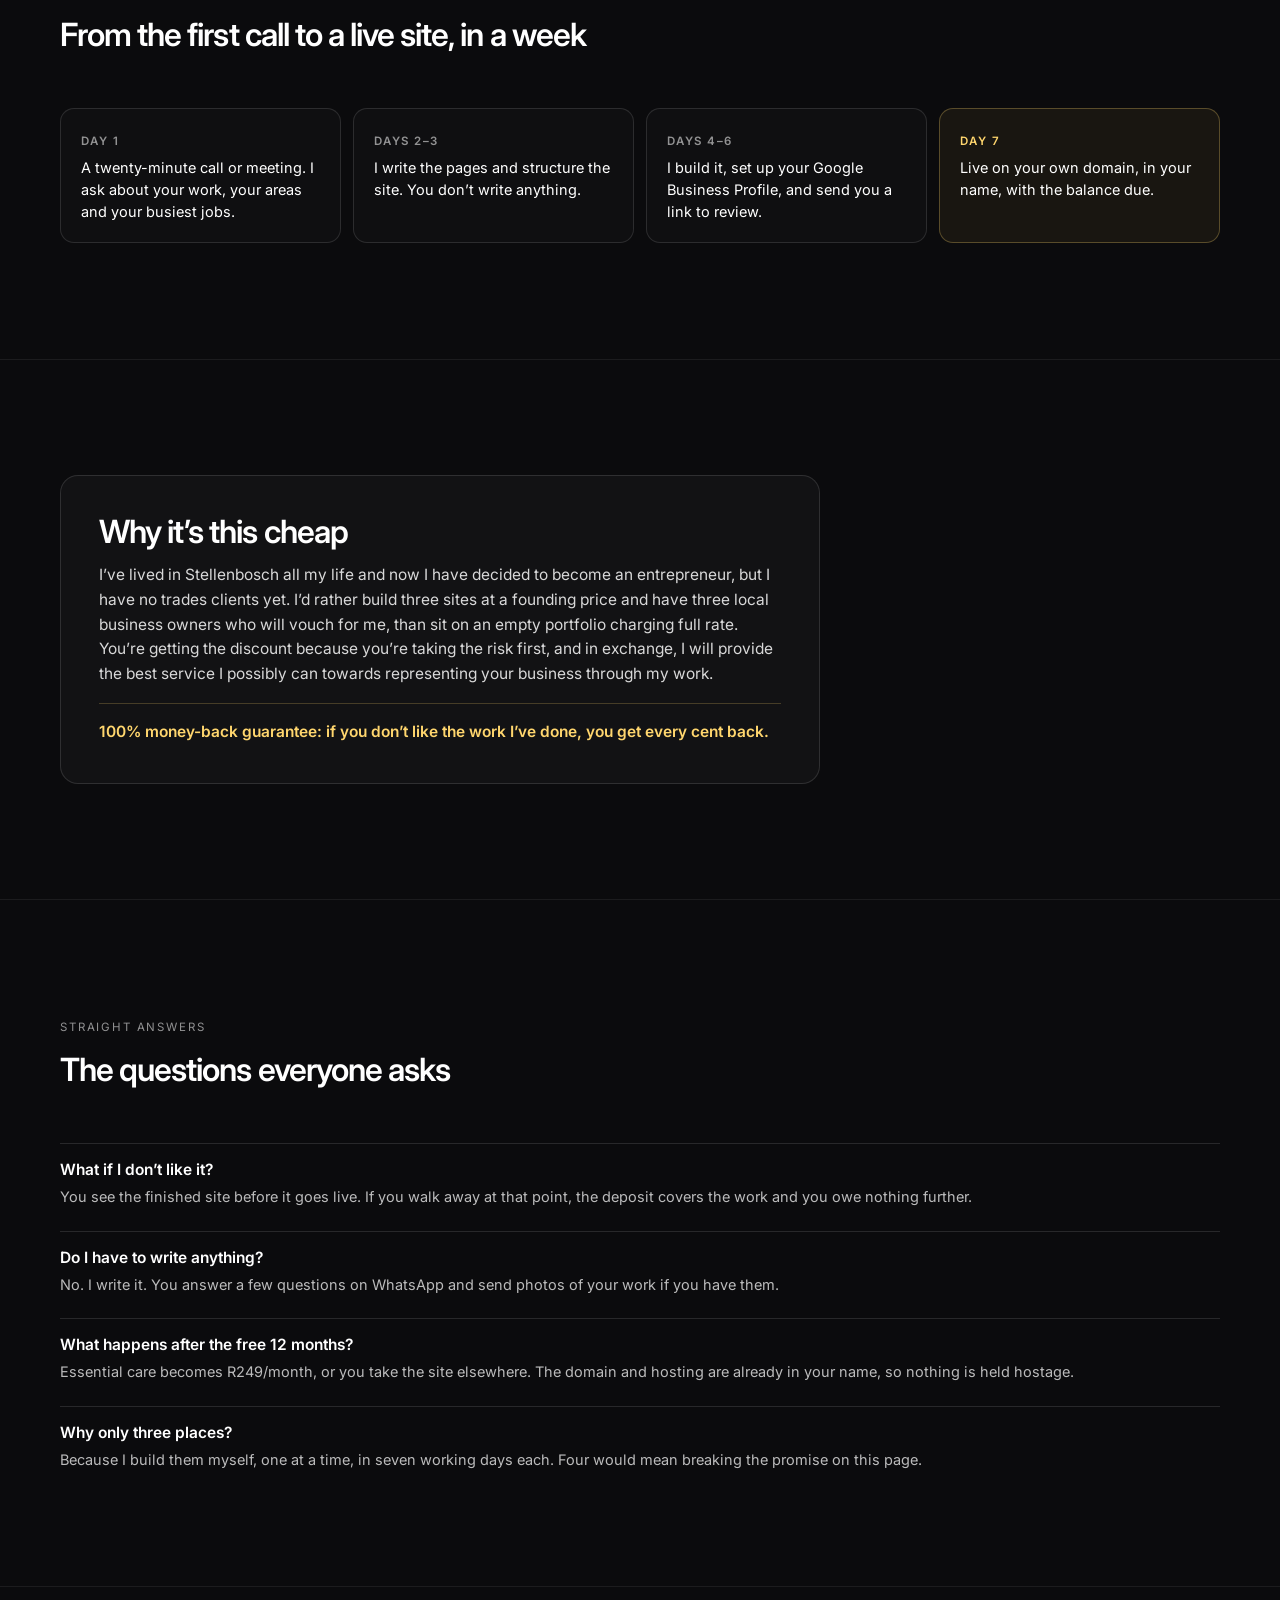
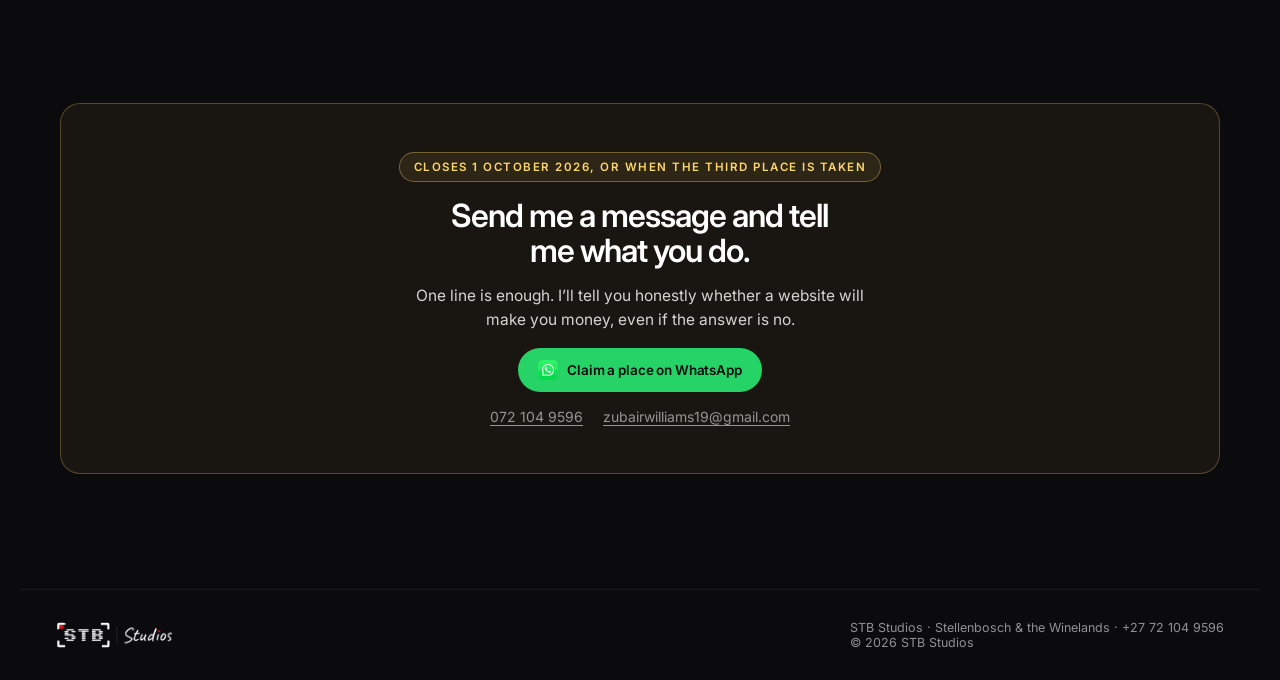
==== commit 42906560: "Rewrite founding-offer 'why it's this cheap' copy, add money-back guarantee" ====
--- a/founding-offer.html
+++ b/founding-offer.html
@@ -213,7 +213,8 @@
       <div class="wrap">
         <div class="offer-panel" data-appear="soft">
           <h2 class="offer-panel-head">Why it&rsquo;s this cheap</h2>
-          <p>Because I&rsquo;m new in Stellenbosch and I have no trades clients yet. I&rsquo;d rather build three sites at a founding price and have three local business owners who will vouch for me, than sit on an empty portfolio charging full rate. You&rsquo;re getting the discount because you&rsquo;re taking the risk first. That&rsquo;s the whole deal — there are no testimonials on this page, because there is nothing to show you yet.</p>
+          <p>I&rsquo;ve lived in Stellenbosch all my life and now I have decided to become an entrepreneur, but I have no trades clients yet. I&rsquo;d rather build three sites at a founding price and have three local business owners who will vouch for me, than sit on an empty portfolio charging full rate. You&rsquo;re getting the discount because you&rsquo;re taking the risk first, and in exchange, I will provide the best service I possibly can towards representing your business through my work.</p>
+          <p class="offer-guarantee">100% money-back guarantee: if you don&rsquo;t like the work I&rsquo;ve done, you get every cent back.</p>
         </div>
       </div>
     </section>
--- a/assets/styles.css
+++ b/assets/styles.css
@@ -535,6 +535,10 @@
   padding: clamp(24px, 5vw, 38px); background: rgba(255,255,255,0.03); max-width: 760px;
 }
 .offer-panel p { font-size: 15.5px; line-height: 1.6; color: rgba(255,255,255,0.84); text-wrap: pretty; }
+.offer-guarantee {
+  margin-top: 16px; padding-top: 16px; border-top: 1px solid rgba(255,214,110,0.22);
+  font-weight: 600; color: #ffd66e !important;
+}
 
 .qa { display: flex; flex-direction: column; gap: 22px; }
 .qa-item { border-top: 1px solid var(--line); padding-top: 16px; }
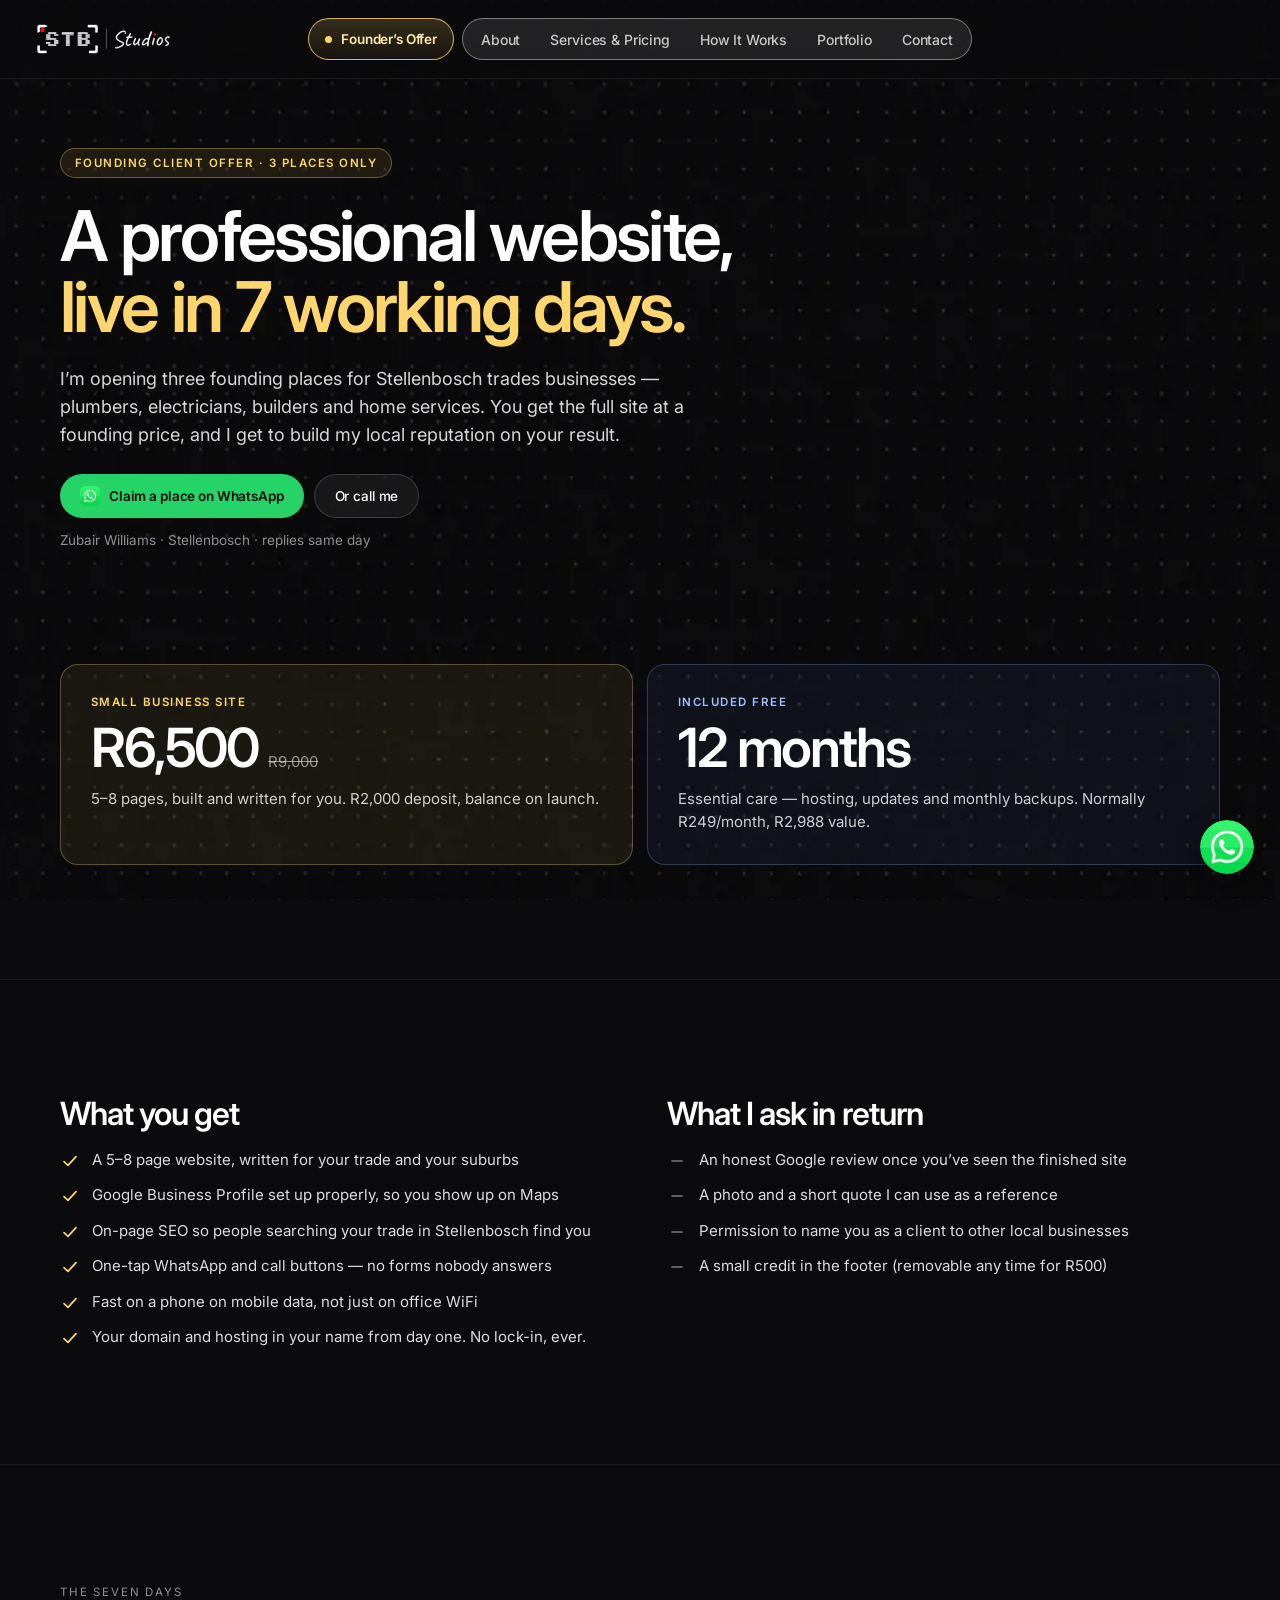
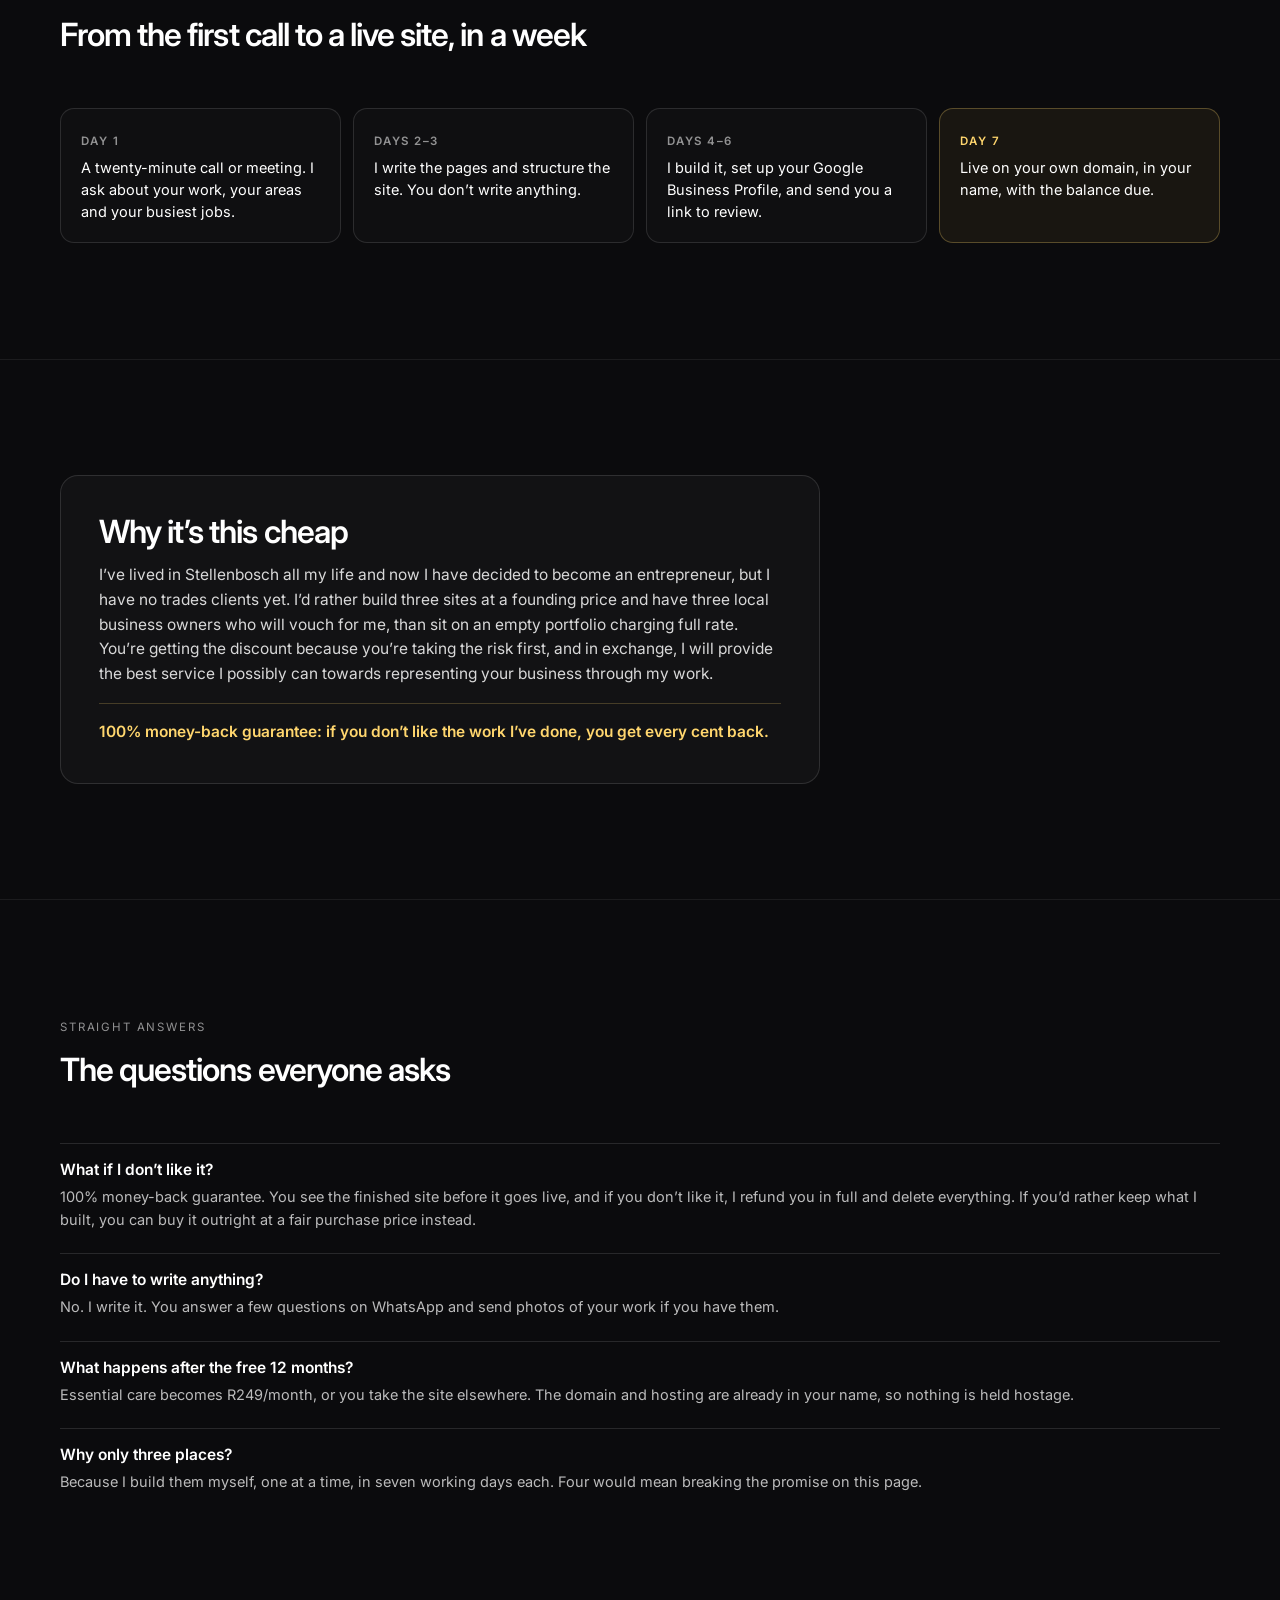
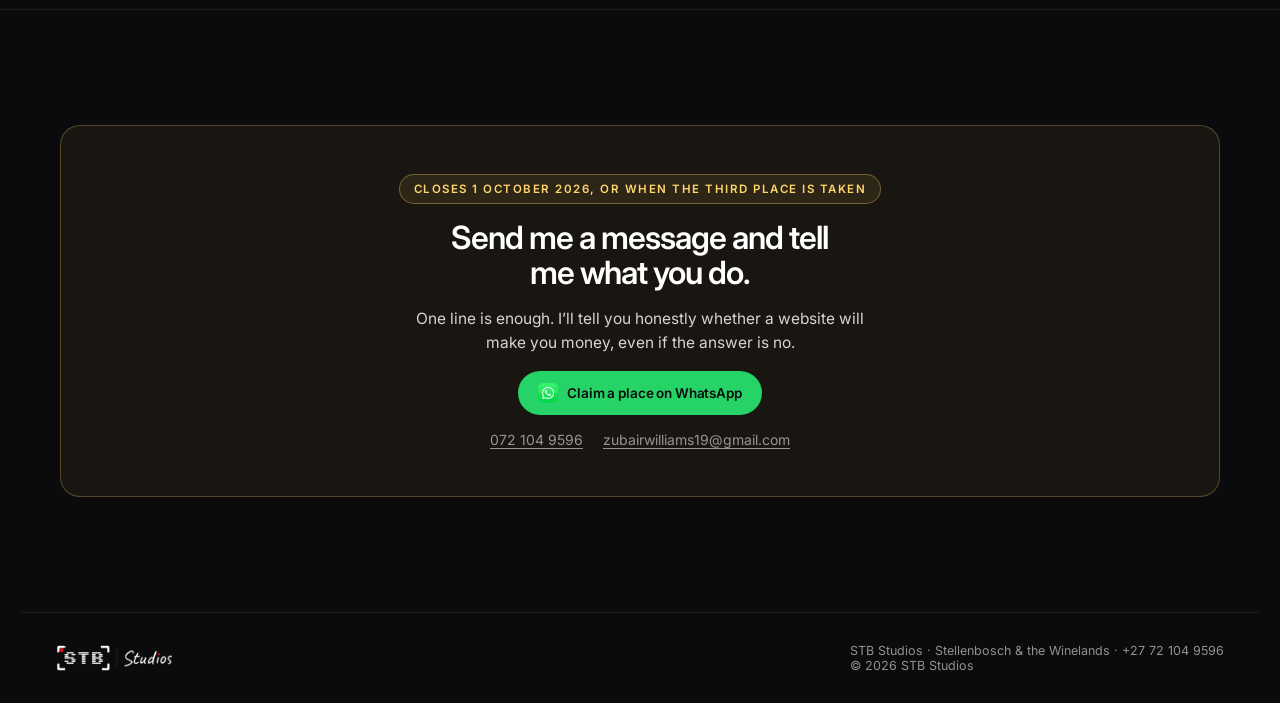
==== commit 6e4bcb71: "Clarify money-back guarantee and buyout option in FAQ" ====
--- a/founding-offer.html
+++ b/founding-offer.html
@@ -226,7 +226,7 @@
         <div class="qa">
           <div class="qa-item" data-appear="soft">
             <h3>What if I don&rsquo;t like it?</h3>
-            <p>You see the finished site before it goes live. If you walk away at that point, the deposit covers the work and you owe nothing further.</p>
+            <p>100% money-back guarantee. You see the finished site before it goes live, and if you don&rsquo;t like it, I refund you in full and delete everything. If you&rsquo;d rather keep what I built, you can buy it outright at a fair purchase price instead.</p>
           </div>
           <div class="qa-item" data-appear="soft">
             <h3>Do I have to write anything?</h3>
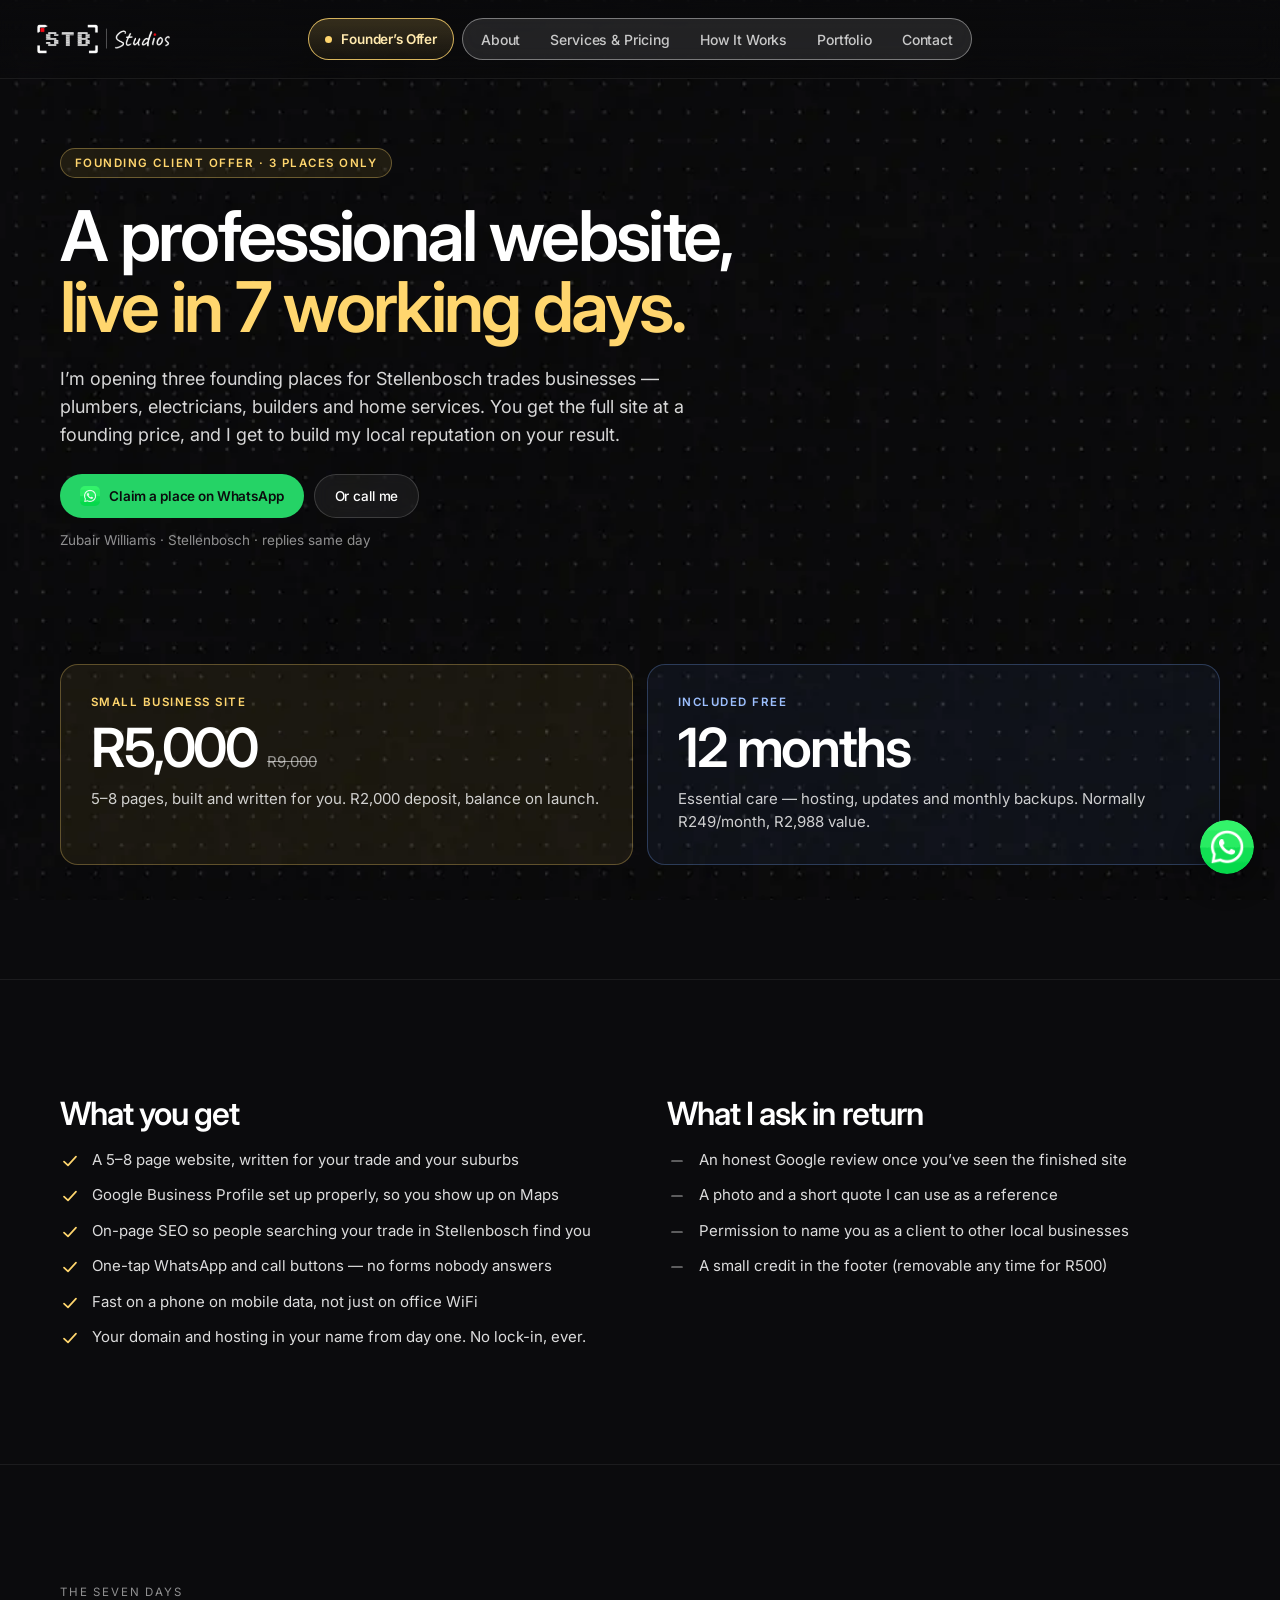
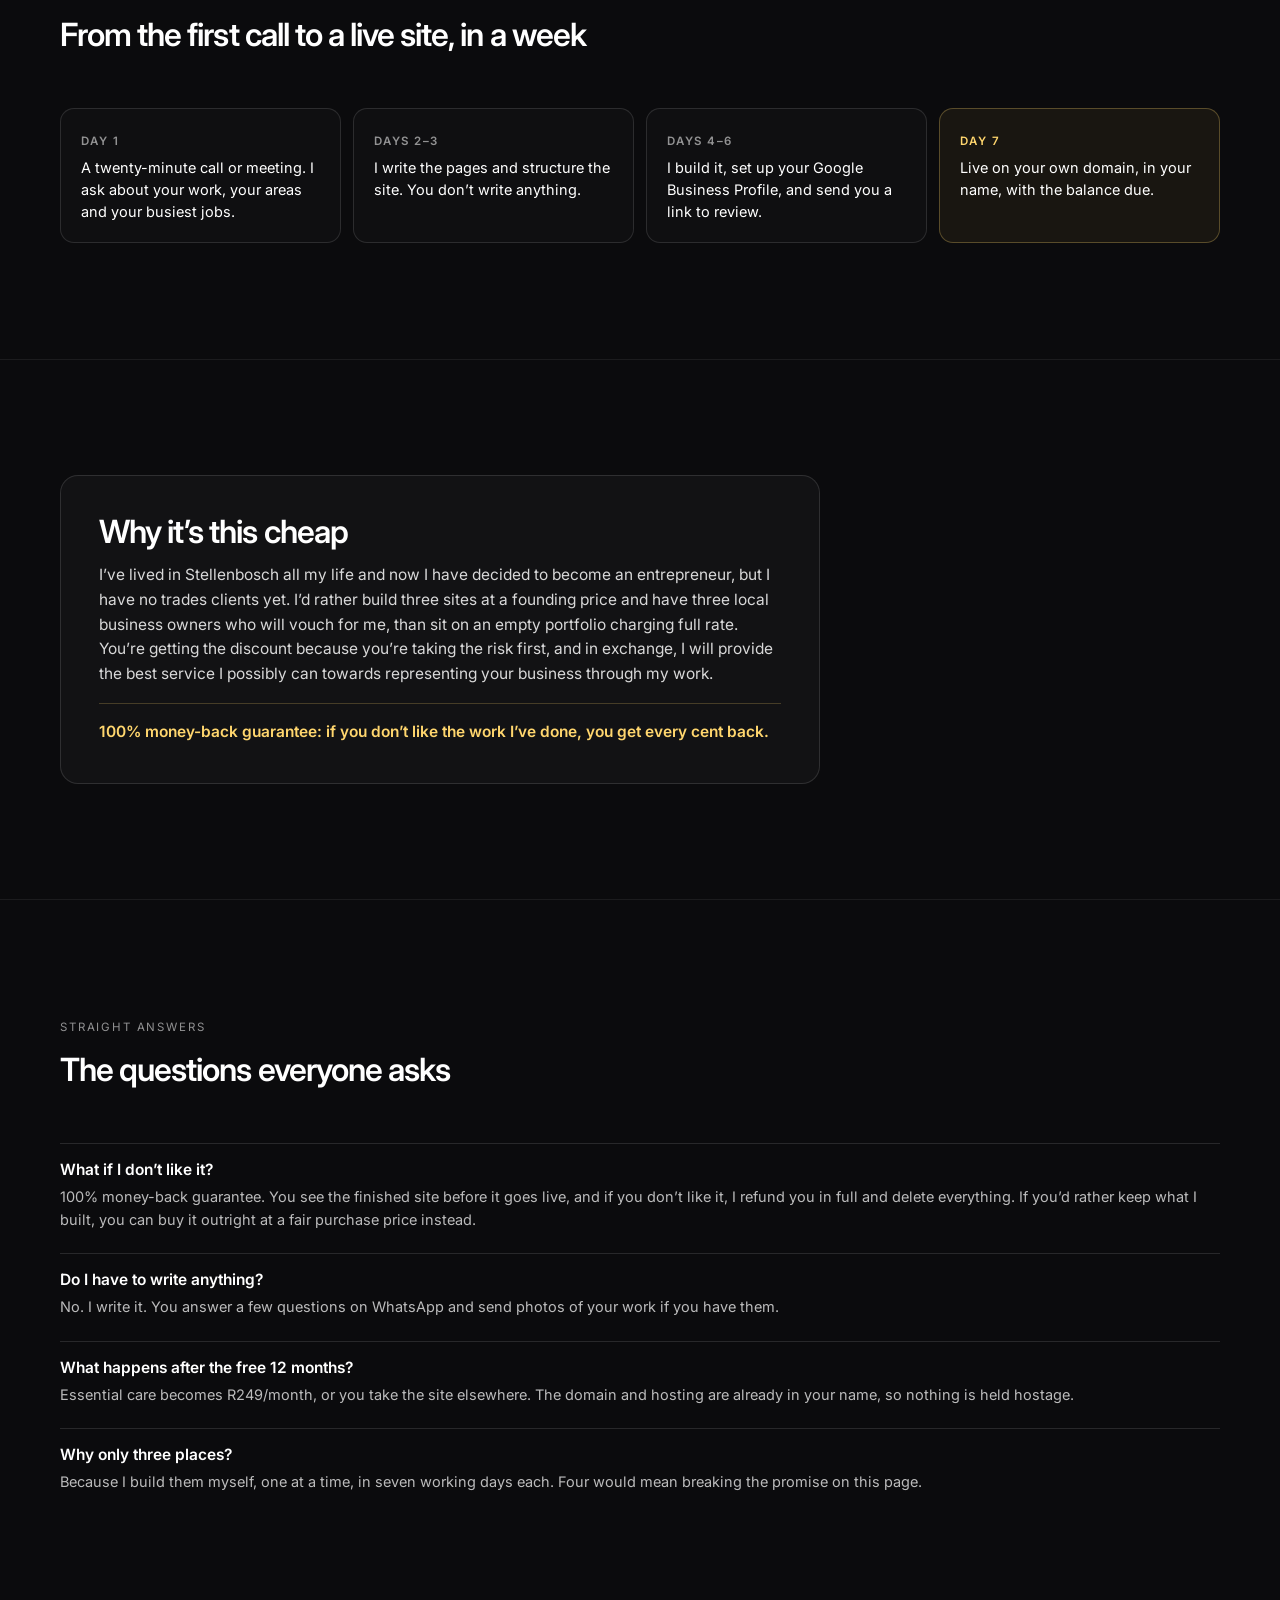
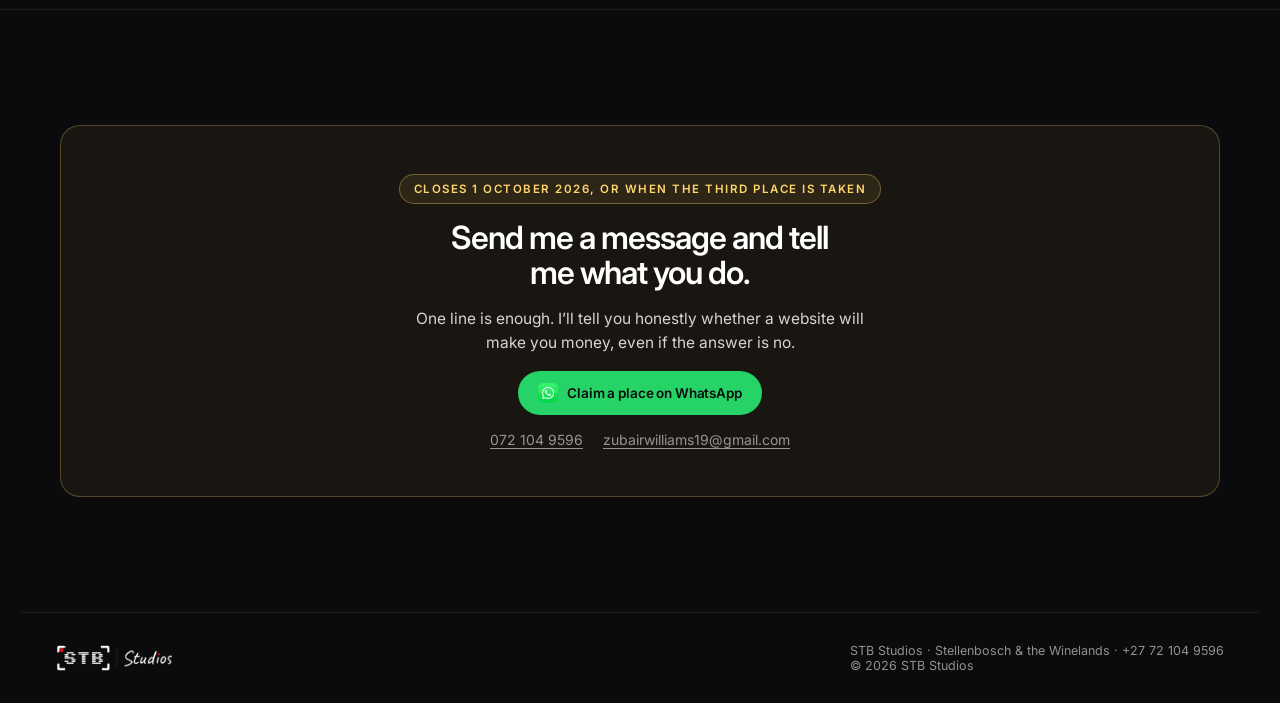
==== commit b69deece: "Restructure pricing: new tiers, ordered low to high - Landing Page R1,000, One-Page Website R3,000, " ====
--- a/founding-offer.html
+++ b/founding-offer.html
@@ -9,11 +9,11 @@
      Closes 1 October 2026 or when the third place is taken. To retire it:
      delete this file, the .nav-offer links in index.html (header + burger
      menu), the FOUNDING OFFER block in assets/styles.css, the sitemap
-     entry, and put the Small Business card back to a plain R9,000 card.
+     entry, and put the Small Business card back to a plain R5,000 card (SEO only at the R9,000 tier).
      ──────────────────────────────────────────────────────────────── -->
 
 <title>Founding Client Offer | STB Studios Stellenbosch</title>
-<meta name="description" content="Three founding places for Stellenbosch trades businesses: a 5–8 page website live in 7 working days, R6,500 instead of R9,000, with 12 months of care included. September only.">
+<meta name="description" content="Three founding places for Stellenbosch trades businesses: a 5–8 page website live in 7 working days, R5,000 instead of R9,000, with 12 months of care included. September only.">
 <link rel="canonical" href="https://stbstudio.co.za/founding-offer.html">
 <meta name="robots" content="index, follow, max-image-preview:large">
 <meta name="theme-color" content="#0b0b0d">
@@ -25,7 +25,7 @@
 <meta property="og:locale" content="en_ZA">
 <meta property="og:url" content="https://stbstudio.co.za/founding-offer.html">
 <meta property="og:title" content="Founding Client Offer | STB Studios Stellenbosch">
-<meta property="og:description" content="Three founding places for Stellenbosch trades businesses: a 5–8 page website live in 7 working days, R6,500 instead of R9,000, with 12 months of care included. September only.">
+<meta property="og:description" content="Three founding places for Stellenbosch trades businesses: a 5–8 page website live in 7 working days, R5,000 instead of R9,000, with 12 months of care included. September only.">
 <meta property="og:image" content="https://stbstudio.co.za/assets/og-image.jpg">
 <meta property="og:image:width" content="1200">
 <meta property="og:image:height" content="630">
@@ -33,7 +33,7 @@
 
 <meta name="twitter:card" content="summary_large_image">
 <meta name="twitter:title" content="Founding Client Offer | STB Studios Stellenbosch">
-<meta name="twitter:description" content="Three founding places for Stellenbosch trades businesses: a 5–8 page website live in 7 working days, R6,500 instead of R9,000, with 12 months of care included. September only.">
+<meta name="twitter:description" content="Three founding places for Stellenbosch trades businesses: a 5–8 page website live in 7 working days, R5,000 instead of R9,000, with 12 months of care included. September only.">
 <meta name="twitter:image" content="https://stbstudio.co.za/assets/og-image.jpg">
 
 <link rel="icon" href="data:image/svg+xml,%3Csvg xmlns='http://www.w3.org/2000/svg' viewBox='0 0 22 22'%3E%3Cg fill='none' stroke='%23fff' stroke-width='1.7' stroke-linecap='square'%3E%3Cpath d='M3 7.5V3h4.5M14.5 3H19v4.5M19 14.5V19h-4.5M7.5 19H3v-4.5'/%3E%3Crect x='8.5' y='8.5' width='5' height='5'/%3E%3C/g%3E%3C/svg%3E">
@@ -51,7 +51,7 @@
   "name": "STB Studios founding client offer",
   "url": "https://stbstudio.co.za/founding-offer.html",
   "description": "A 5–8 page website for a Stellenbosch trades business, live in 7 working days, with 12 months of Essential care included.",
-  "price": "6500",
+  "price": "5000",
   "priceCurrency": "ZAR",
   "availability": "https://schema.org/LimitedAvailability",
   "eligibleQuantity": { "@type": "QuantitativeValue", "value": 3 },
@@ -144,7 +144,7 @@
         <div class="offer-card offer-card-gold" data-appear="scale">
           <span class="offer-card-name">Small business site</span>
           <div class="price-figs">
-            <span class="offer-fig">R6,500</span>
+            <span class="offer-fig">R5,000</span>
             <span class="price-was">R9,000</span>
           </div>
           <p>5–8 pages, built and written for you. R2,000 deposit, balance on launch.</p>
--- a/assets/styles.css
+++ b/assets/styles.css
@@ -254,7 +254,7 @@
 .price-card-gold:hover { border-color: rgba(255,214,110,0.45); background: rgba(255,203,84,0.12); }
 .price-name { font-size: 12.5px; font-weight: 500; letter-spacing: 0.02em; }
 .price-fig { font-size: clamp(28px, 2.2vw, 34px); font-weight: 600; letter-spacing: -0.035em; line-height: 1; }
-.price-card p { font-size: 13.5px; line-height: 1.55; margin-top: auto; }
+.price-card p { font-size: 13.5px; line-height: 1.55; }
 
 .care-head {
   margin: clamp(36px, 4vw, 52px) 0 14px;
@@ -262,6 +262,16 @@
   text-transform: uppercase; color: var(--ink-dim);
 }
 .care-grid { display: grid; grid-template-columns: repeat(auto-fit, minmax(240px, 1fr)); gap: 14px; }
+.guarantee-banner {
+  margin-top: 28px; text-align: center;
+  font-size: clamp(22px, 3vw, 32px); font-weight: 700;
+  letter-spacing: 0.04em; text-transform: uppercase;
+  color: #ffffff;
+  border: 1px solid rgba(27,247,74,0.4); border-radius: 16px; padding: 22px 28px;
+  background: rgba(27,247,74,0.16);
+  transition: border-color 0.35s, background 0.35s;
+}
+.guarantee-banner:hover { border-color: rgba(27,247,74,0.6); background: rgba(27,247,74,0.22); }
 .care-row {
   display: flex; align-items: flex-start; justify-content: space-between;
   flex-wrap: wrap; gap: 8px 14px;
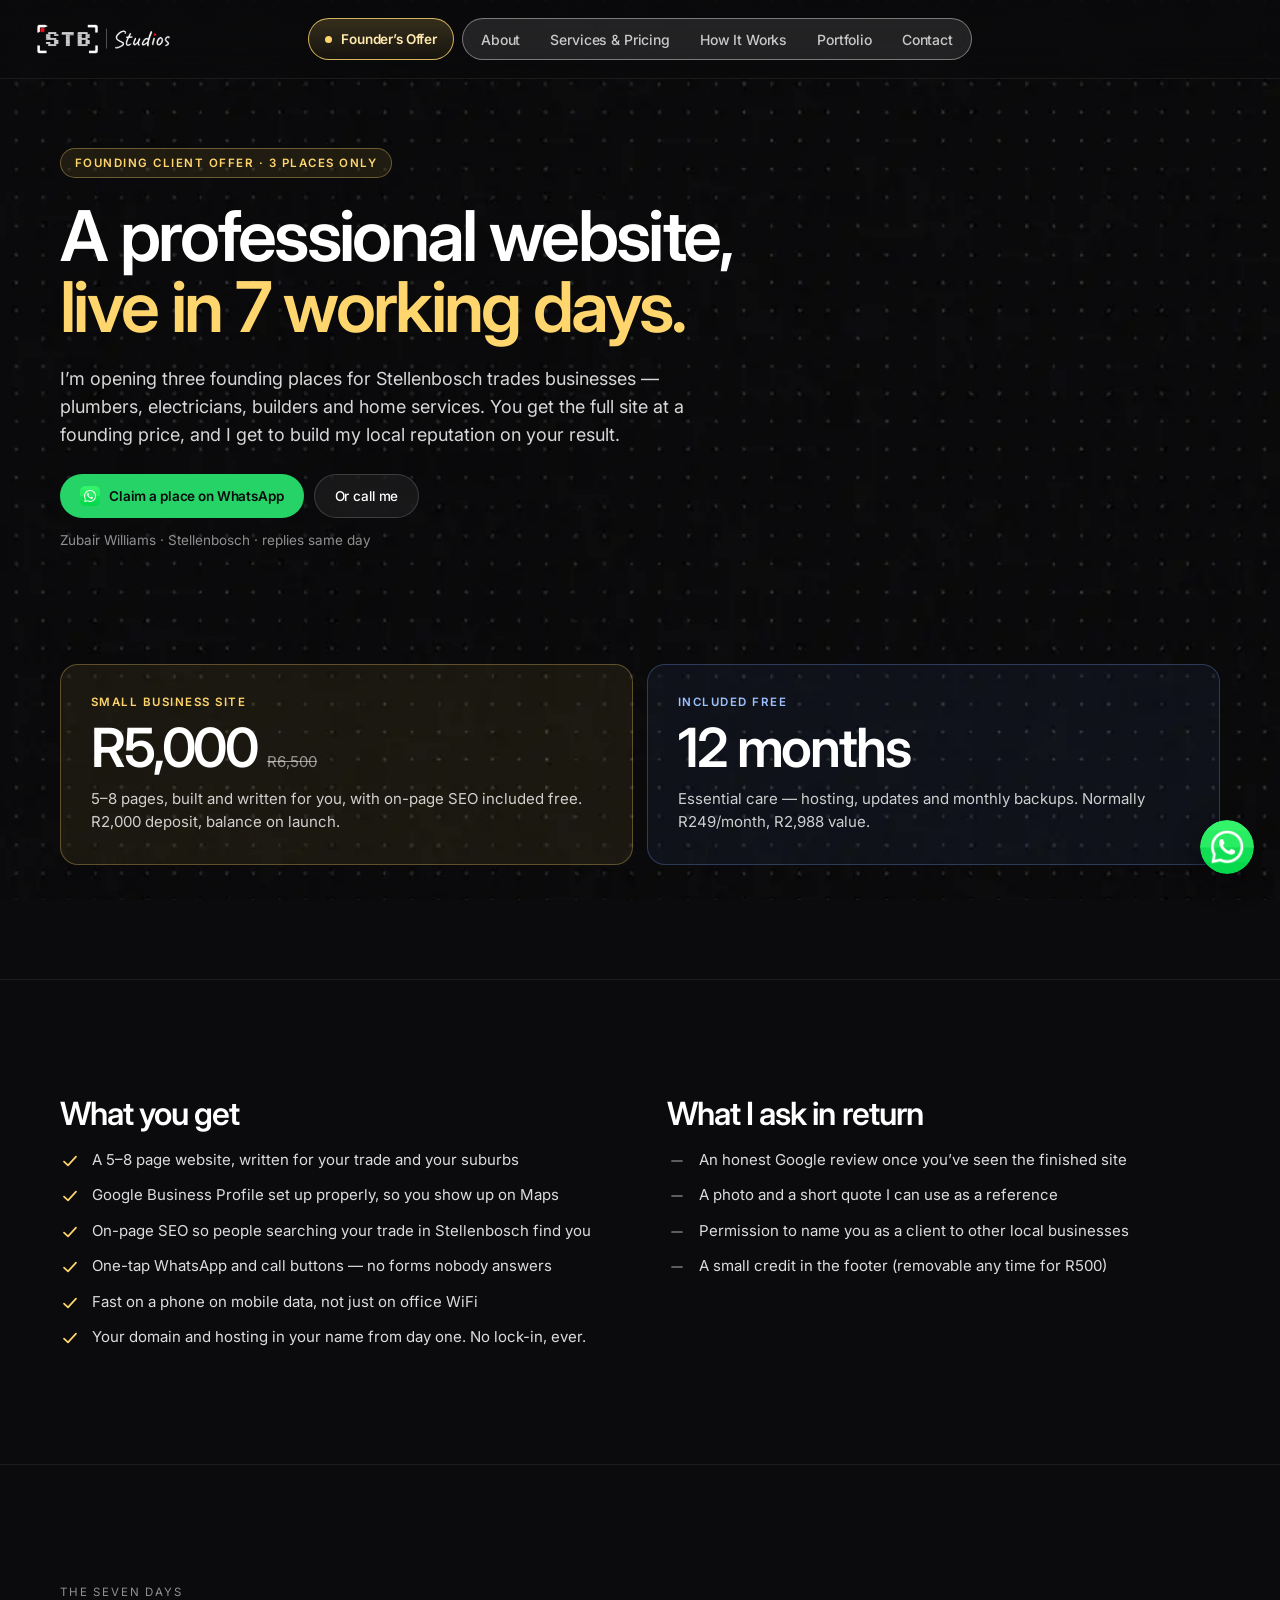
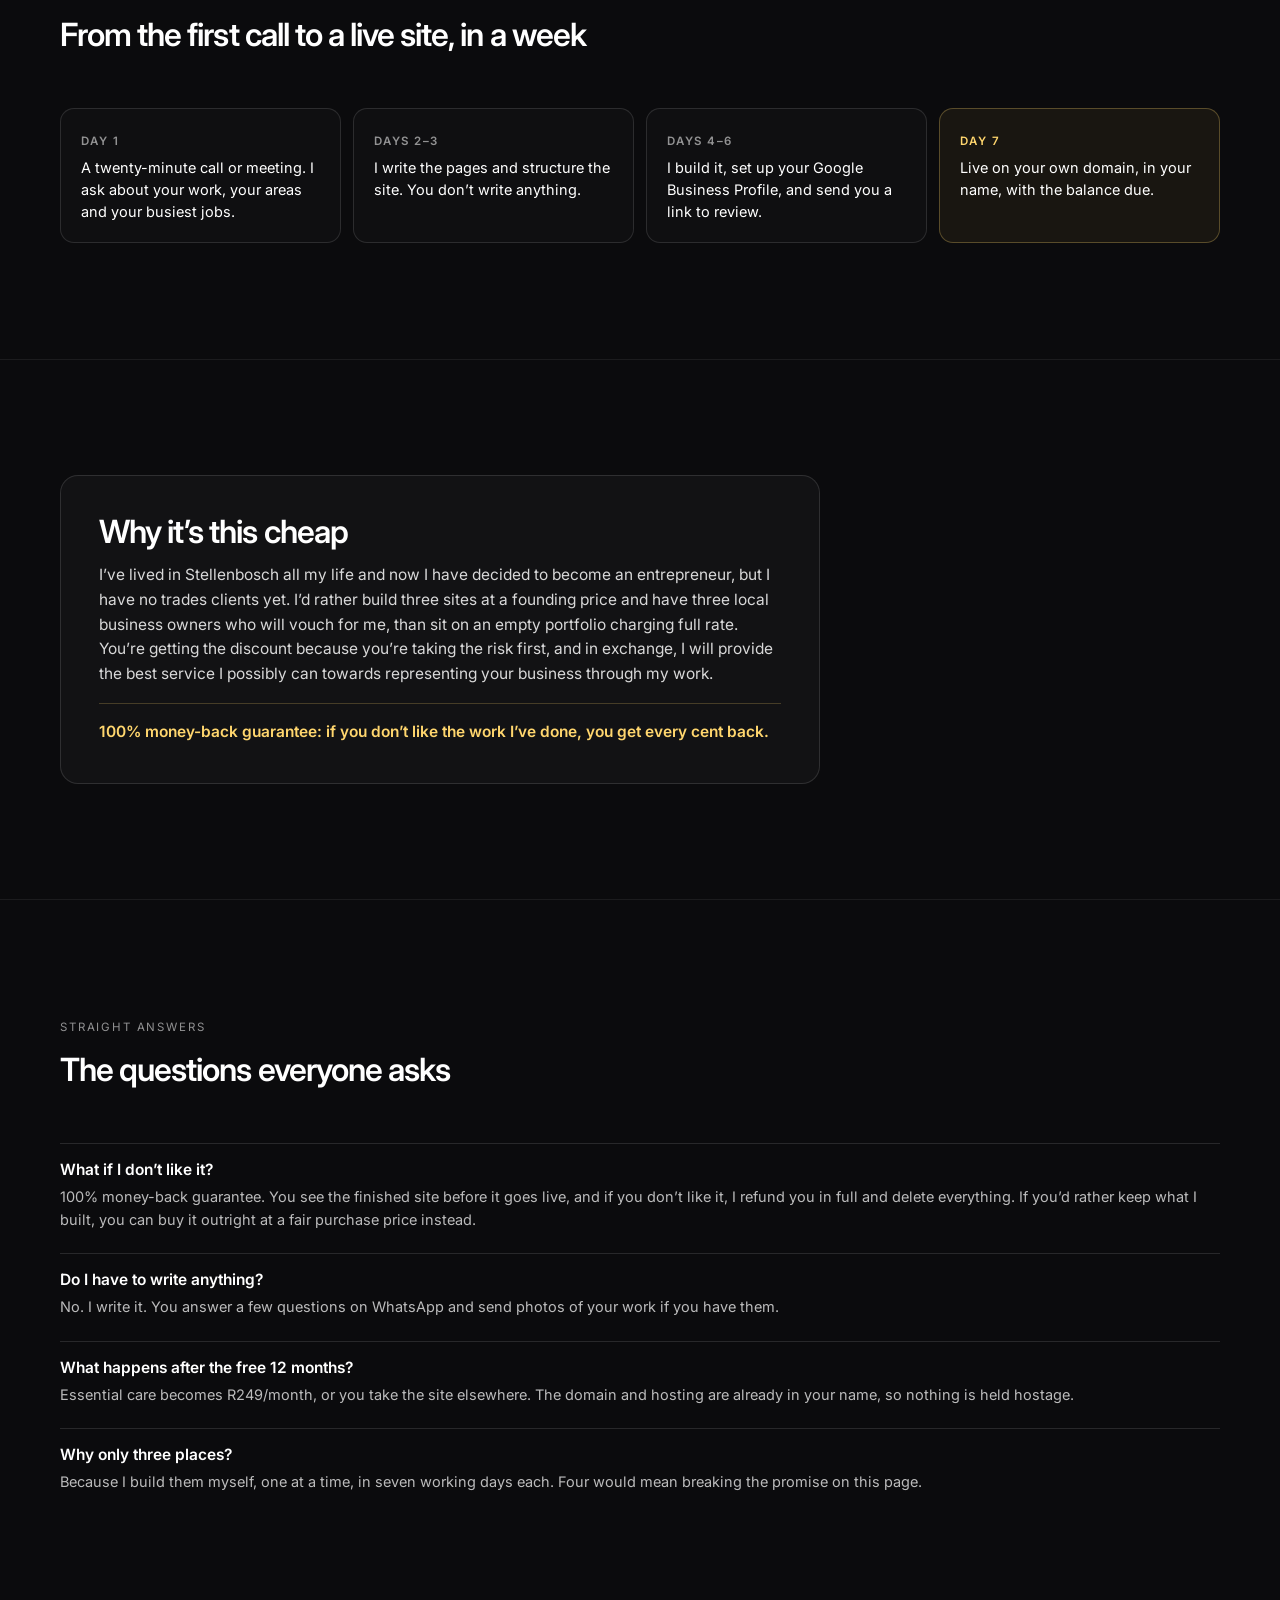
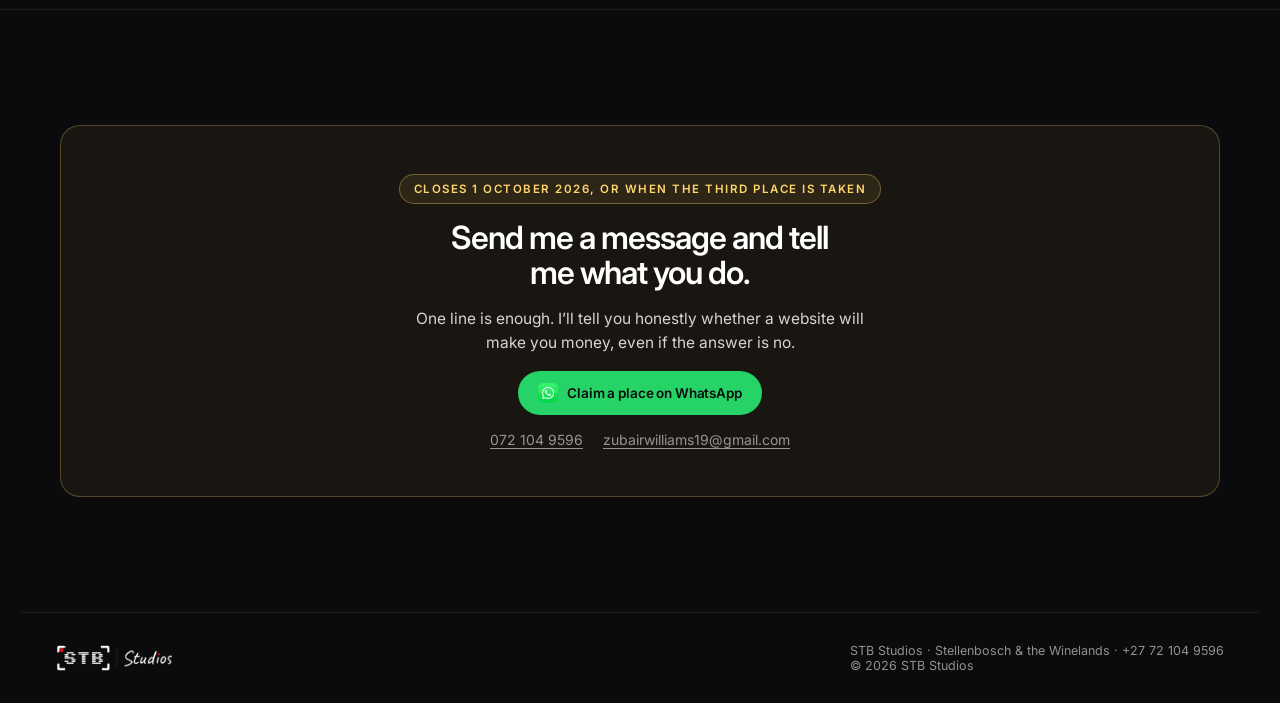
==== commit 1ad30a53: "Show Small Business at R5,000 with R6,500 struck through Founder's promotion price is the headline f" ====
--- a/founding-offer.html
+++ b/founding-offer.html
@@ -9,11 +9,11 @@
      Closes 1 October 2026 or when the third place is taken. To retire it:
      delete this file, the .nav-offer links in index.html (header + burger
      menu), the FOUNDING OFFER block in assets/styles.css, the sitemap
-     entry, and put the Small Business card back to a plain R5,000 card (SEO only at the R9,000 tier).
+     entry, and put the Small Business card back to a plain R6,500 card (SEO only at the R9,000 Plus tier).
      ──────────────────────────────────────────────────────────────── -->
 
 <title>Founding Client Offer | STB Studios Stellenbosch</title>
-<meta name="description" content="Three founding places for Stellenbosch trades businesses: a 5–8 page website live in 7 working days, R5,000 instead of R9,000, with 12 months of care included. September only.">
+<meta name="description" content="Three founding places for Stellenbosch trades businesses: a 5–8 page website live in 7 working days, R5,000 instead of R6,500, with 12 months of care included. September only.">
 <link rel="canonical" href="https://stbstudio.co.za/founding-offer.html">
 <meta name="robots" content="index, follow, max-image-preview:large">
 <meta name="theme-color" content="#0b0b0d">
@@ -25,7 +25,7 @@
 <meta property="og:locale" content="en_ZA">
 <meta property="og:url" content="https://stbstudio.co.za/founding-offer.html">
 <meta property="og:title" content="Founding Client Offer | STB Studios Stellenbosch">
-<meta property="og:description" content="Three founding places for Stellenbosch trades businesses: a 5–8 page website live in 7 working days, R5,000 instead of R9,000, with 12 months of care included. September only.">
+<meta property="og:description" content="Three founding places for Stellenbosch trades businesses: a 5–8 page website live in 7 working days, R5,000 instead of R6,500, with 12 months of care included. September only.">
 <meta property="og:image" content="https://stbstudio.co.za/assets/og-image.jpg">
 <meta property="og:image:width" content="1200">
 <meta property="og:image:height" content="630">
@@ -33,7 +33,7 @@
 
 <meta name="twitter:card" content="summary_large_image">
 <meta name="twitter:title" content="Founding Client Offer | STB Studios Stellenbosch">
-<meta name="twitter:description" content="Three founding places for Stellenbosch trades businesses: a 5–8 page website live in 7 working days, R5,000 instead of R9,000, with 12 months of care included. September only.">
+<meta name="twitter:description" content="Three founding places for Stellenbosch trades businesses: a 5–8 page website live in 7 working days, R5,000 instead of R6,500, with 12 months of care included. September only.">
 <meta name="twitter:image" content="https://stbstudio.co.za/assets/og-image.jpg">
 
 <link rel="icon" href="data:image/svg+xml,%3Csvg xmlns='http://www.w3.org/2000/svg' viewBox='0 0 22 22'%3E%3Cg fill='none' stroke='%23fff' stroke-width='1.7' stroke-linecap='square'%3E%3Cpath d='M3 7.5V3h4.5M14.5 3H19v4.5M19 14.5V19h-4.5M7.5 19H3v-4.5'/%3E%3Crect x='8.5' y='8.5' width='5' height='5'/%3E%3C/g%3E%3C/svg%3E">
@@ -145,9 +145,9 @@
           <span class="offer-card-name">Small business site</span>
           <div class="price-figs">
             <span class="offer-fig">R5,000</span>
-            <span class="price-was">R9,000</span>
-          </div>
-          <p>5–8 pages, built and written for you. R2,000 deposit, balance on launch.</p>
+            <span class="price-was">R6,500</span>
+          </div>
+          <p>5–8 pages, built and written for you, with on-page SEO included free. R2,000 deposit, balance on launch.</p>
         </div>
         <div class="offer-card offer-card-blue" data-appear="scale">
           <span class="offer-card-name">Included free</span>
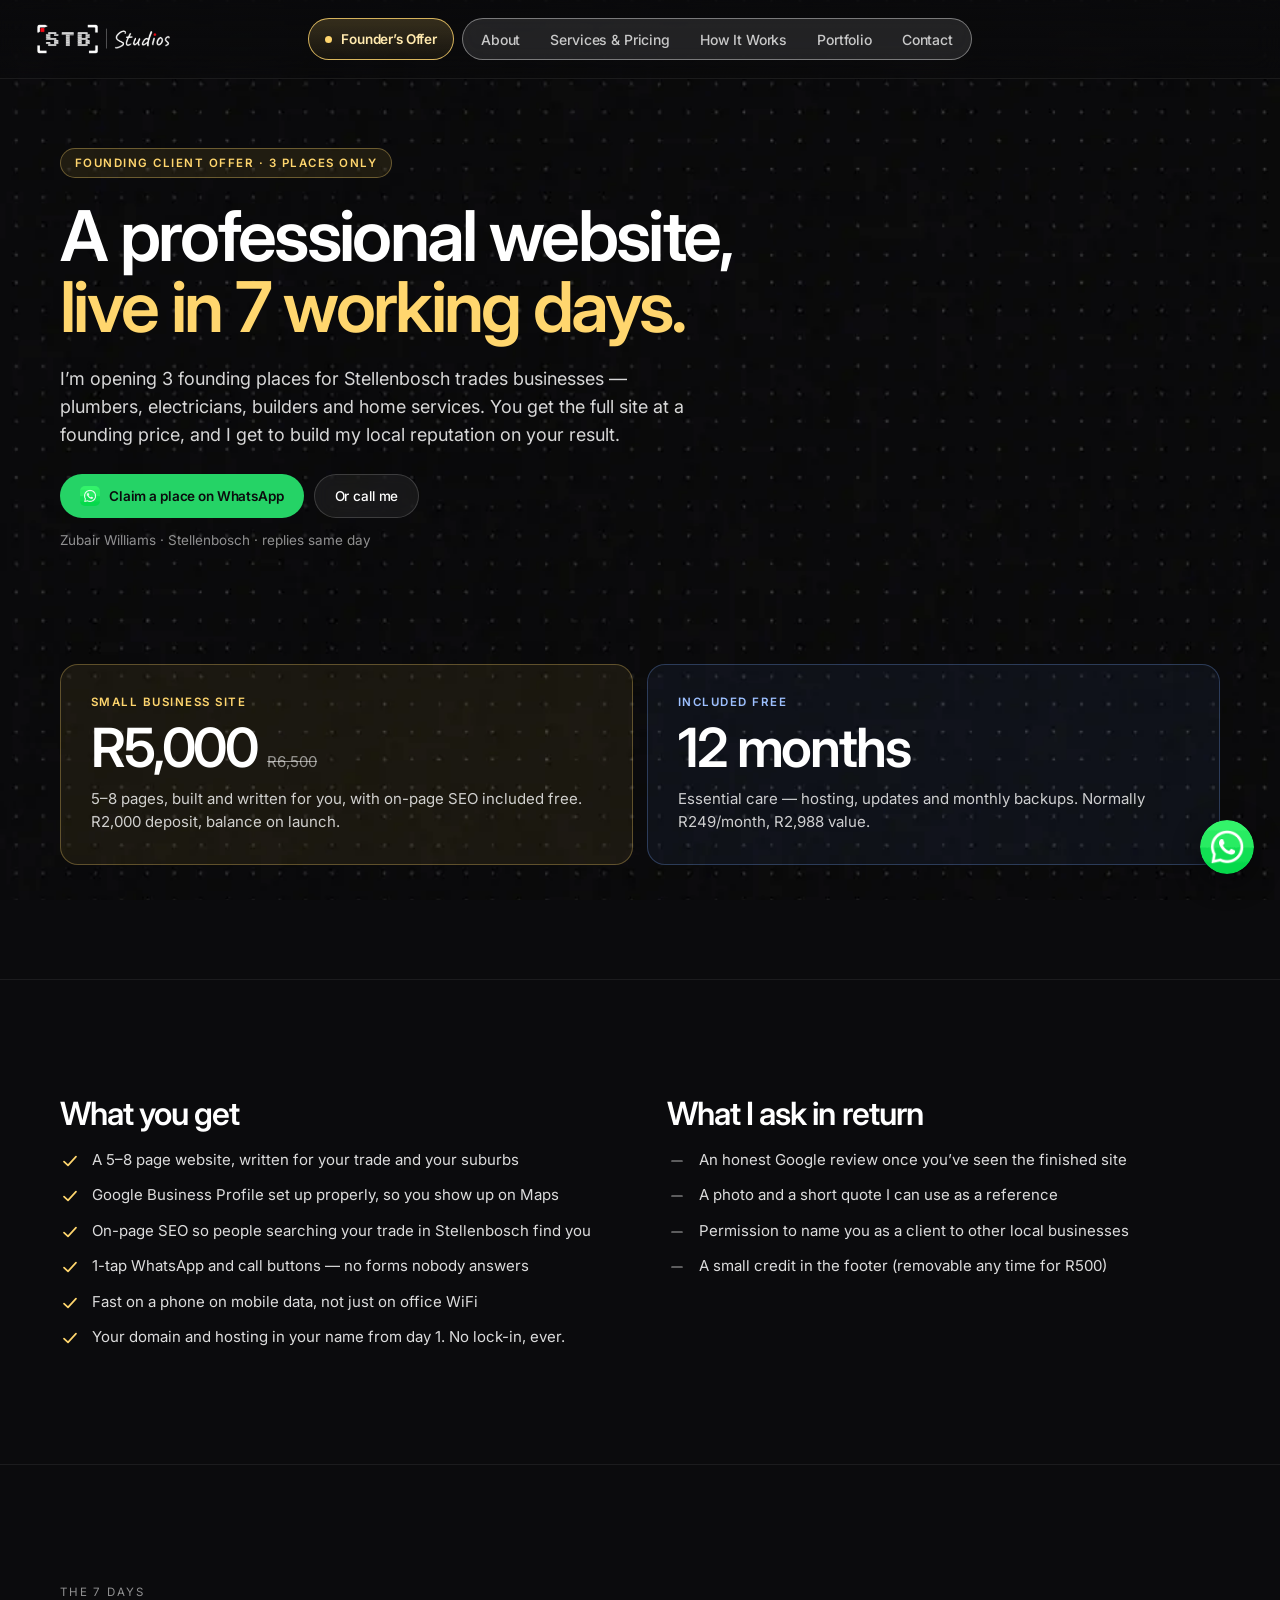
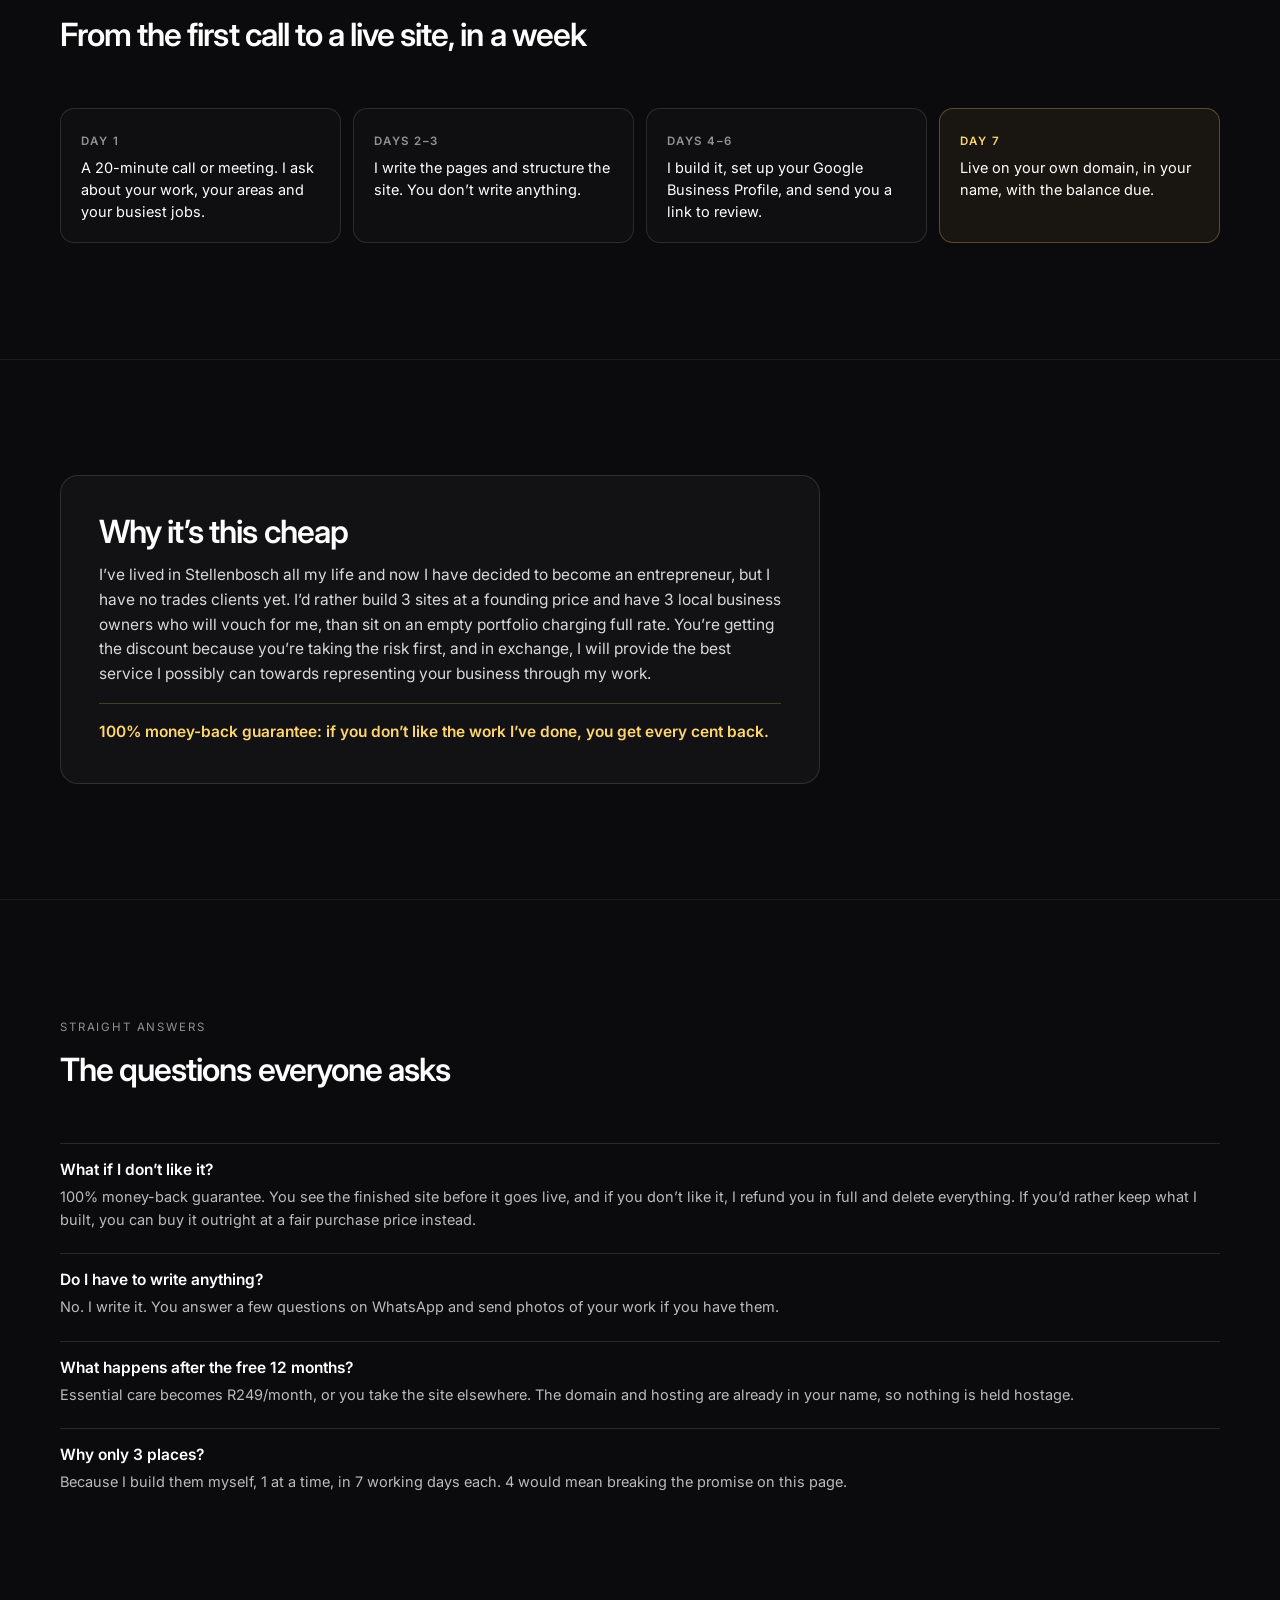
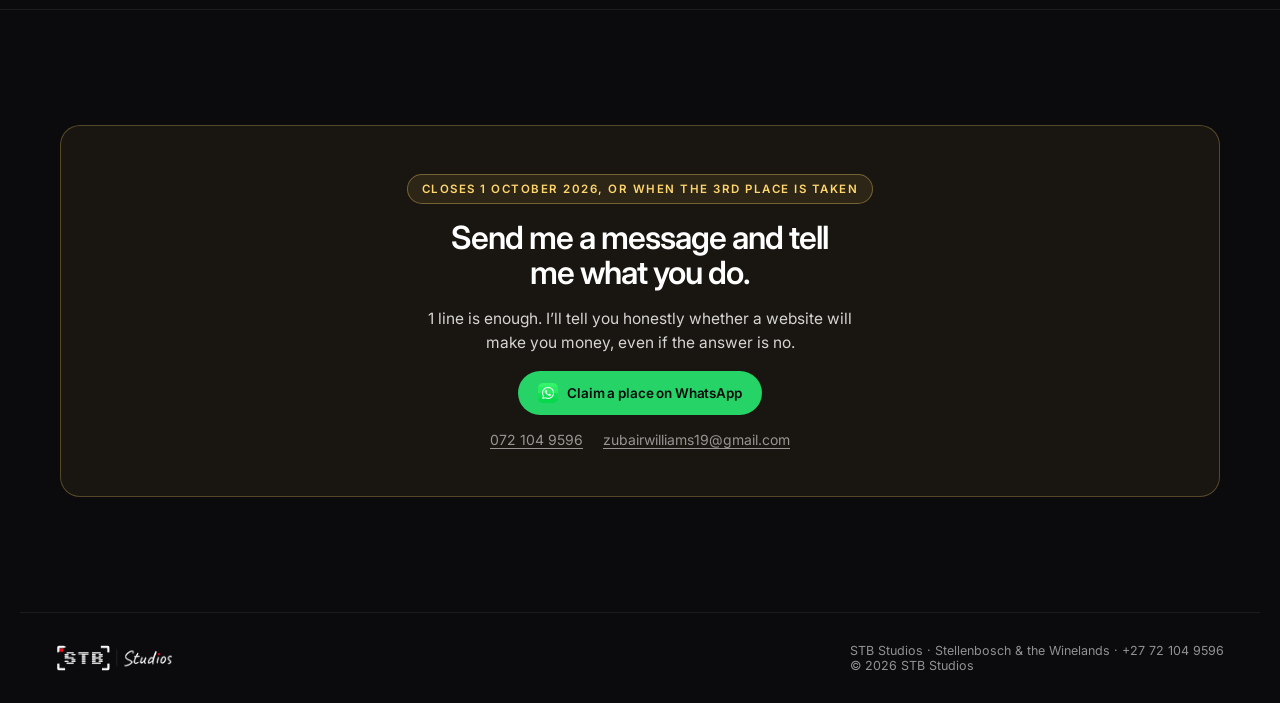
==== commit fcc2325f: "Use digits instead of spelled-out numbers throughout Every quantity on both pages now reads as a num" ====
--- a/founding-offer.html
+++ b/founding-offer.html
@@ -6,14 +6,14 @@
 
 <!-- ────────────────────────────────────────────────────────────────────
      TEMPORARY PAGE — the September 2026 founding client offer.
-     Closes 1 October 2026 or when the third place is taken. To retire it:
+     Closes 1 October 2026 or when the 3rd place is taken. To retire it:
      delete this file, the .nav-offer links in index.html (header + burger
      menu), the FOUNDING OFFER block in assets/styles.css, the sitemap
      entry, and put the Small Business card back to a plain R6,500 card (SEO only at the R9,000 Plus tier).
      ──────────────────────────────────────────────────────────────── -->
 
 <title>Founding Client Offer | STB Studios Stellenbosch</title>
-<meta name="description" content="Three founding places for Stellenbosch trades businesses: a 5–8 page website live in 7 working days, R5,000 instead of R6,500, with 12 months of care included. September only.">
+<meta name="description" content="3 founding places for Stellenbosch trades businesses: a 5–8 page website live in 7 working days, R5,000 instead of R6,500, with 12 months of care included. September only.">
 <link rel="canonical" href="https://stbstudio.co.za/founding-offer.html">
 <meta name="robots" content="index, follow, max-image-preview:large">
 <meta name="theme-color" content="#0b0b0d">
@@ -25,7 +25,7 @@
 <meta property="og:locale" content="en_ZA">
 <meta property="og:url" content="https://stbstudio.co.za/founding-offer.html">
 <meta property="og:title" content="Founding Client Offer | STB Studios Stellenbosch">
-<meta property="og:description" content="Three founding places for Stellenbosch trades businesses: a 5–8 page website live in 7 working days, R5,000 instead of R6,500, with 12 months of care included. September only.">
+<meta property="og:description" content="3 founding places for Stellenbosch trades businesses: a 5–8 page website live in 7 working days, R5,000 instead of R6,500, with 12 months of care included. September only.">
 <meta property="og:image" content="https://stbstudio.co.za/assets/og-image.jpg">
 <meta property="og:image:width" content="1200">
 <meta property="og:image:height" content="630">
@@ -33,7 +33,7 @@
 
 <meta name="twitter:card" content="summary_large_image">
 <meta name="twitter:title" content="Founding Client Offer | STB Studios Stellenbosch">
-<meta name="twitter:description" content="Three founding places for Stellenbosch trades businesses: a 5–8 page website live in 7 working days, R5,000 instead of R6,500, with 12 months of care included. September only.">
+<meta name="twitter:description" content="3 founding places for Stellenbosch trades businesses: a 5–8 page website live in 7 working days, R5,000 instead of R6,500, with 12 months of care included. September only.">
 <meta name="twitter:image" content="https://stbstudio.co.za/assets/og-image.jpg">
 
 <link rel="icon" href="data:image/svg+xml,%3Csvg xmlns='http://www.w3.org/2000/svg' viewBox='0 0 22 22'%3E%3Cg fill='none' stroke='%23fff' stroke-width='1.7' stroke-linecap='square'%3E%3Cpath d='M3 7.5V3h4.5M14.5 3H19v4.5M19 14.5V19h-4.5M7.5 19H3v-4.5'/%3E%3Crect x='8.5' y='8.5' width='5' height='5'/%3E%3C/g%3E%3C/svg%3E">
@@ -125,7 +125,7 @@
 
         <h1 class="offer-title">A professional website, <em>live in 7 working days.</em></h1>
 
-        <p class="offer-lede">I&rsquo;m opening three founding places for Stellenbosch trades businesses — plumbers, electricians, builders and home services. You get the full site at a founding price, and I get to build my local reputation on your result.</p>
+        <p class="offer-lede">I&rsquo;m opening 3 founding places for Stellenbosch trades businesses — plumbers, electricians, builders and home services. You get the full site at a founding price, and I get to build my local reputation on your result.</p>
 
         <div class="offer-cta">
           <a class="btn btn-wa" href="https://wa.me/27721049596?text=Hi%20Zubair%2C%20I%20saw%20the%20founding%20client%20offer%20and%20I%27d%20like%20one%20of%20the%203%20places.%20My%20trade%20is%3A%20" target="_blank" rel="noopener">
@@ -167,9 +167,9 @@
             <li><svg width="20" height="20" viewBox="0 0 20 20" fill="none" stroke="#ffd66e" stroke-width="1.7" stroke-linecap="round" stroke-linejoin="round" aria-hidden="true"><path d="M4 10.6l4 3.8L16 5.6"/></svg><span>A 5–8 page website, written for your trade and your suburbs</span></li>
             <li><svg width="20" height="20" viewBox="0 0 20 20" fill="none" stroke="#ffd66e" stroke-width="1.7" stroke-linecap="round" stroke-linejoin="round" aria-hidden="true"><path d="M4 10.6l4 3.8L16 5.6"/></svg><span>Google Business Profile set up properly, so you show up on Maps</span></li>
             <li><svg width="20" height="20" viewBox="0 0 20 20" fill="none" stroke="#ffd66e" stroke-width="1.7" stroke-linecap="round" stroke-linejoin="round" aria-hidden="true"><path d="M4 10.6l4 3.8L16 5.6"/></svg><span>On-page SEO so people searching your trade in Stellenbosch find you</span></li>
-            <li><svg width="20" height="20" viewBox="0 0 20 20" fill="none" stroke="#ffd66e" stroke-width="1.7" stroke-linecap="round" stroke-linejoin="round" aria-hidden="true"><path d="M4 10.6l4 3.8L16 5.6"/></svg><span>One-tap WhatsApp and call buttons — no forms nobody answers</span></li>
+            <li><svg width="20" height="20" viewBox="0 0 20 20" fill="none" stroke="#ffd66e" stroke-width="1.7" stroke-linecap="round" stroke-linejoin="round" aria-hidden="true"><path d="M4 10.6l4 3.8L16 5.6"/></svg><span>1-tap WhatsApp and call buttons — no forms nobody answers</span></li>
             <li><svg width="20" height="20" viewBox="0 0 20 20" fill="none" stroke="#ffd66e" stroke-width="1.7" stroke-linecap="round" stroke-linejoin="round" aria-hidden="true"><path d="M4 10.6l4 3.8L16 5.6"/></svg><span>Fast on a phone on mobile data, not just on office WiFi</span></li>
-            <li><svg width="20" height="20" viewBox="0 0 20 20" fill="none" stroke="#ffd66e" stroke-width="1.7" stroke-linecap="round" stroke-linejoin="round" aria-hidden="true"><path d="M4 10.6l4 3.8L16 5.6"/></svg><span>Your domain and hosting in your name from day one. No lock-in, ever.</span></li>
+            <li><svg width="20" height="20" viewBox="0 0 20 20" fill="none" stroke="#ffd66e" stroke-width="1.7" stroke-linecap="round" stroke-linejoin="round" aria-hidden="true"><path d="M4 10.6l4 3.8L16 5.6"/></svg><span>Your domain and hosting in your name from day 1. No lock-in, ever.</span></li>
           </ul>
         </div>
         <div data-appear="soft">
@@ -186,12 +186,12 @@
 
     <section class="section section-ruled">
       <div class="wrap">
-        <span class="kicker" data-appear="soft">The seven days</span>
+        <span class="kicker" data-appear="soft">The 7 days</span>
         <h2 class="section-head" data-appear="soft">From the first call to a live site, in a week</h2>
         <div class="days-grid">
           <div class="day" data-appear="scale">
             <span class="day-label">Day 1</span>
-            <p>A twenty-minute call or meeting. I ask about your work, your areas and your busiest jobs.</p>
+            <p>A 20-minute call or meeting. I ask about your work, your areas and your busiest jobs.</p>
           </div>
           <div class="day" data-appear="scale">
             <span class="day-label">Days 2–3</span>
@@ -213,7 +213,7 @@
       <div class="wrap">
         <div class="offer-panel" data-appear="soft">
           <h2 class="offer-panel-head">Why it&rsquo;s this cheap</h2>
-          <p>I&rsquo;ve lived in Stellenbosch all my life and now I have decided to become an entrepreneur, but I have no trades clients yet. I&rsquo;d rather build three sites at a founding price and have three local business owners who will vouch for me, than sit on an empty portfolio charging full rate. You&rsquo;re getting the discount because you&rsquo;re taking the risk first, and in exchange, I will provide the best service I possibly can towards representing your business through my work.</p>
+          <p>I&rsquo;ve lived in Stellenbosch all my life and now I have decided to become an entrepreneur, but I have no trades clients yet. I&rsquo;d rather build 3 sites at a founding price and have 3 local business owners who will vouch for me, than sit on an empty portfolio charging full rate. You&rsquo;re getting the discount because you&rsquo;re taking the risk first, and in exchange, I will provide the best service I possibly can towards representing your business through my work.</p>
           <p class="offer-guarantee">100% money-back guarantee: if you don&rsquo;t like the work I&rsquo;ve done, you get every cent back.</p>
         </div>
       </div>
@@ -237,8 +237,8 @@
             <p>Essential care becomes R249/month, or you take the site elsewhere. The domain and hosting are already in your name, so nothing is held hostage.</p>
           </div>
           <div class="qa-item" data-appear="soft">
-            <h3>Why only three places?</h3>
-            <p>Because I build them myself, one at a time, in seven working days each. Four would mean breaking the promise on this page.</p>
+            <h3>Why only 3 places?</h3>
+            <p>Because I build them myself, 1 at a time, in 7 working days each. 4 would mean breaking the promise on this page.</p>
           </div>
         </div>
       </div>
@@ -247,9 +247,9 @@
     <section class="section section-ruled">
       <div class="wrap">
         <div class="offer-close" data-appear="soft">
-          <span class="offer-badge">Closes 1 October 2026, or when the third place is taken</span>
+          <span class="offer-badge">Closes 1 October 2026, or when the 3rd place is taken</span>
           <h2>Send me a message and tell me what you do.</h2>
-          <p>One line is enough. I&rsquo;ll tell you honestly whether a website will make you money, even if the answer is no.</p>
+          <p>1 line is enough. I&rsquo;ll tell you honestly whether a website will make you money, even if the answer is no.</p>
           <a class="btn btn-wa" href="https://wa.me/27721049596?text=Hi%20Zubair%2C%20I%20saw%20the%20founding%20client%20offer%20and%20I%27d%20like%20one%20of%20the%203%20places.%20My%20trade%20is%3A%20" target="_blank" rel="noopener">
             <img src="assets/whatsapp.png" alt="" aria-hidden="true" width="20" height="20">
             Claim a place on WhatsApp
--- a/assets/styles.css
+++ b/assets/styles.css
@@ -255,6 +255,17 @@
 .price-name { font-size: 12.5px; font-weight: 500; letter-spacing: 0.02em; }
 .price-fig { font-size: clamp(28px, 2.2vw, 34px); font-weight: 600; letter-spacing: -0.035em; line-height: 1; }
 .price-card p { font-size: 13.5px; line-height: 1.55; }
+.price-list { list-style: none; display: flex; flex-direction: column; gap: 8px; }
+.price-list li {
+  position: relative; padding-left: 16px;
+  font-size: 13px; line-height: 1.5; color: rgba(255,255,255,0.78);
+}
+.price-list li::before {
+  content: ""; position: absolute; left: 0; top: 8px;
+  width: 5px; height: 5px; border-radius: 50%; background: var(--ink-dimmer);
+}
+.price-card-blue .price-list li::before { background: #7aa8ff; }
+.price-card-gold .price-list li::before { background: #ffd66e; }
 
 .care-head {
   margin: clamp(36px, 4vw, 52px) 0 14px;
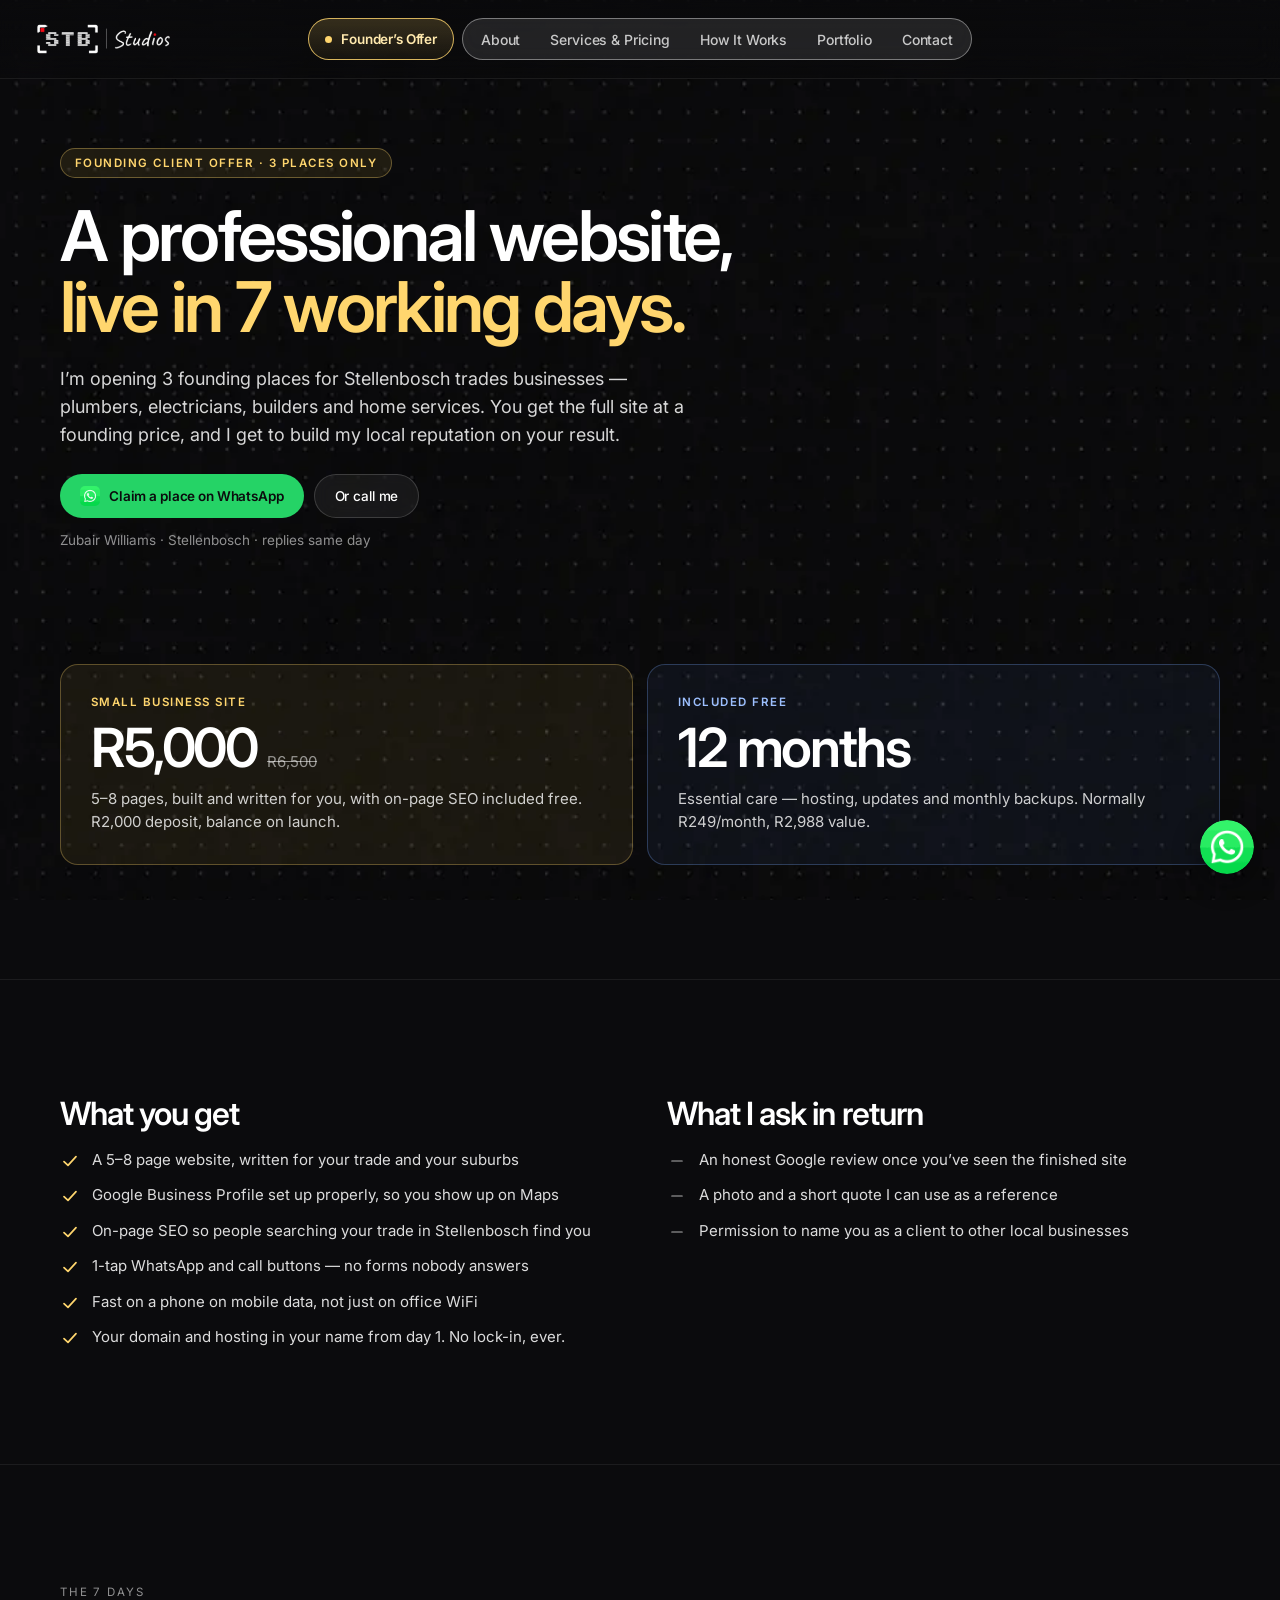
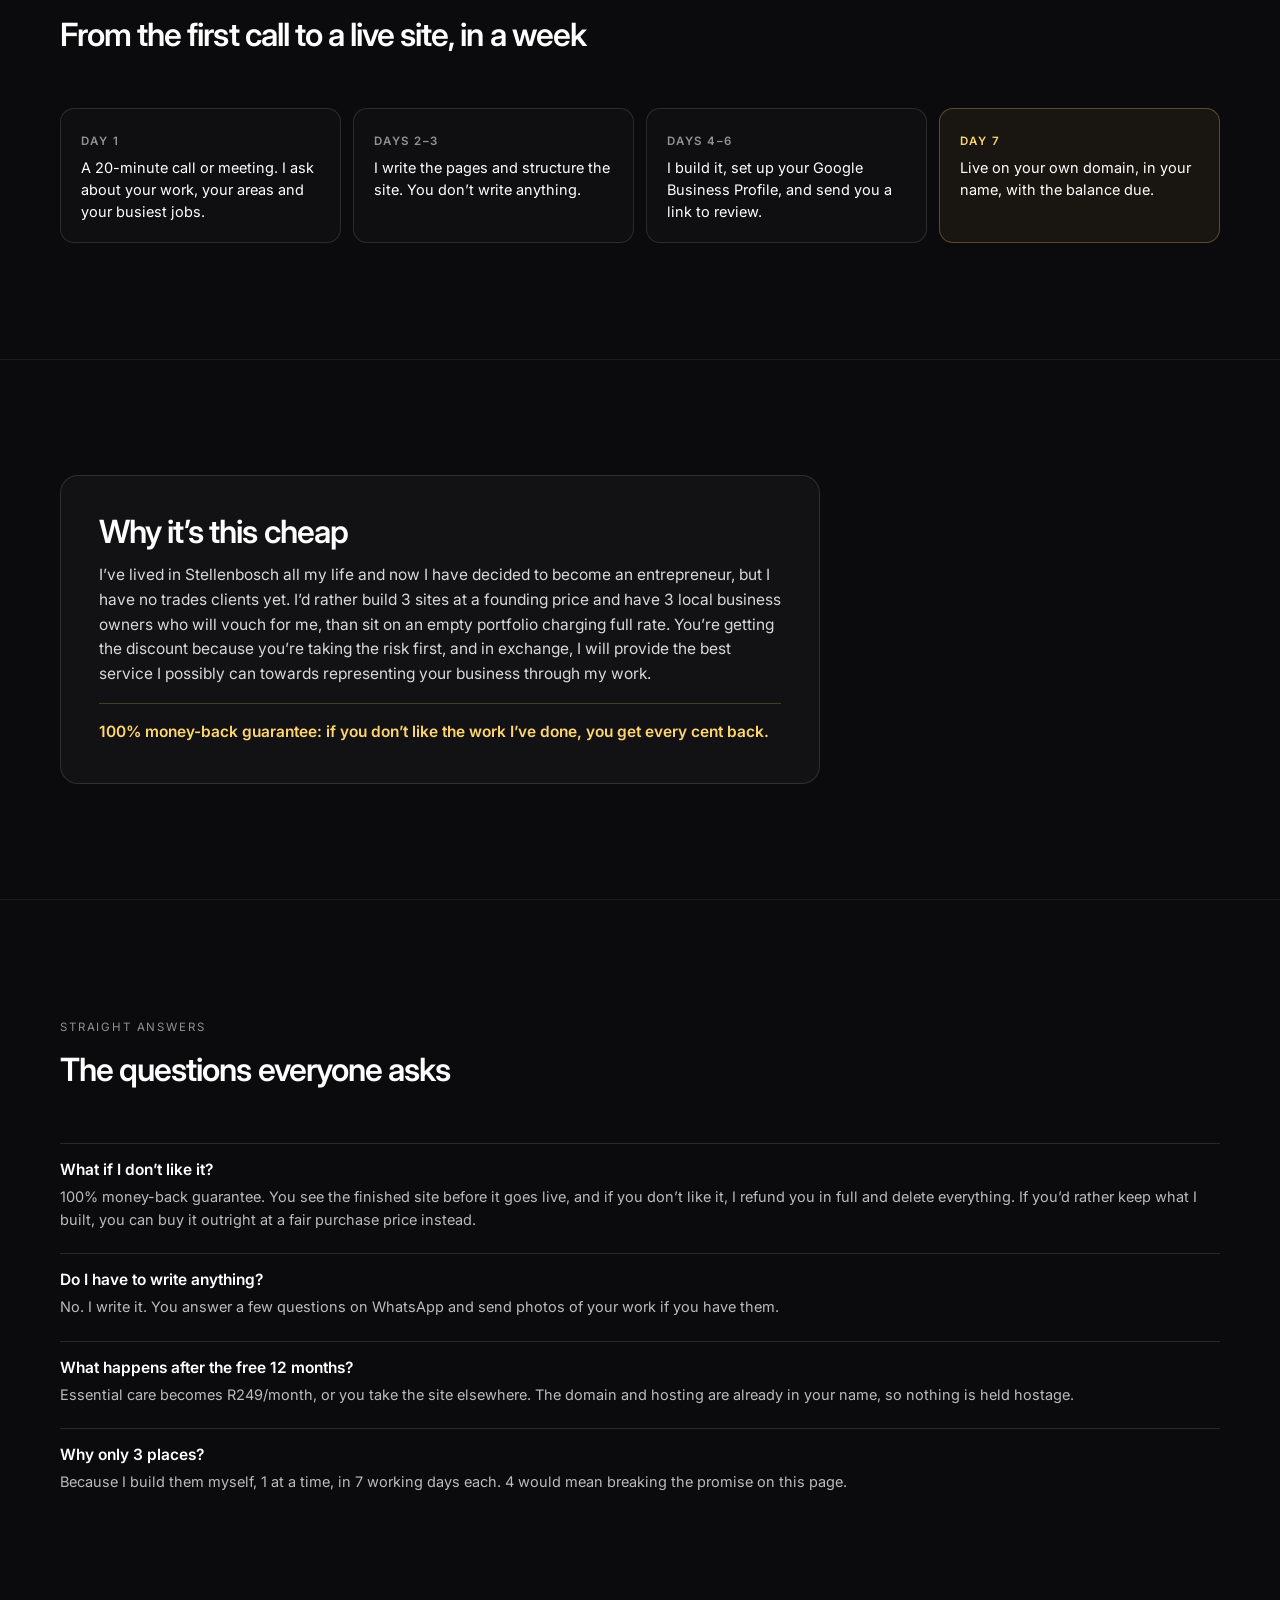
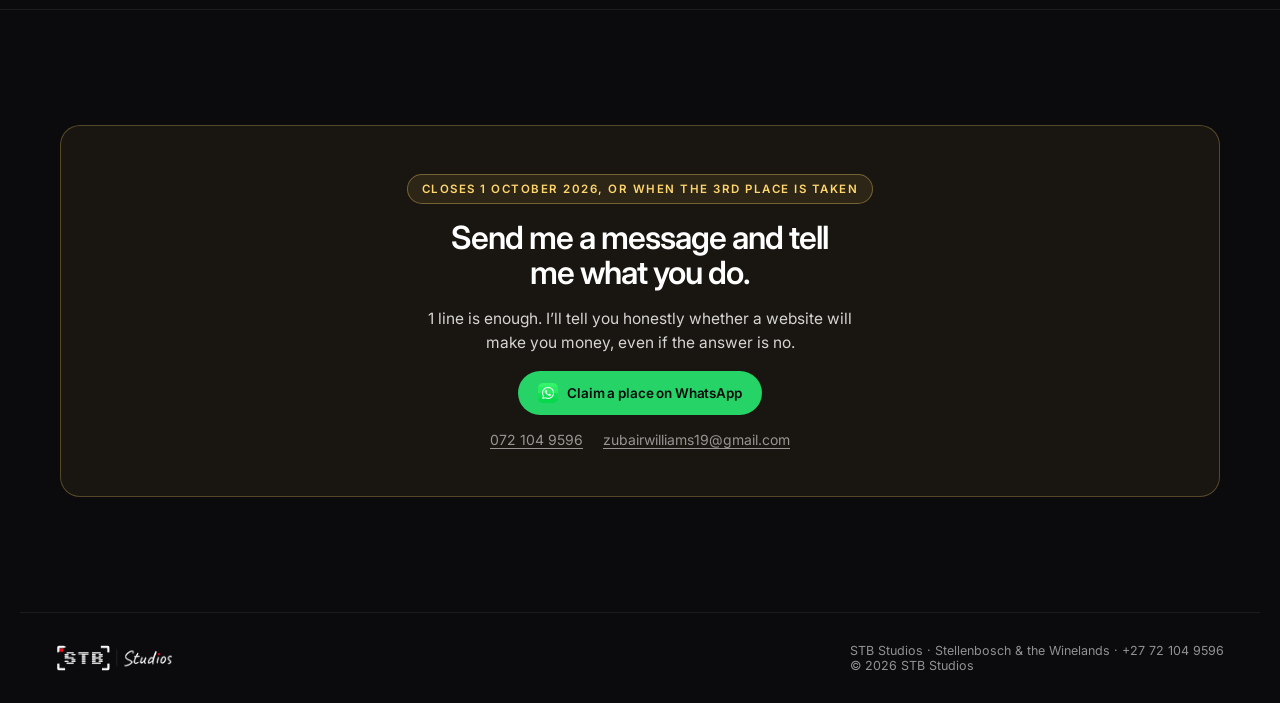
==== commit be91d4eb: "Switch domain to stbstudios.co.za Replace every absolute URL, sitemap, robots, canonical, OG and JSO" ====
--- a/founding-offer.html
+++ b/founding-offer.html
@@ -14,7 +14,7 @@
 
 <title>Founding Client Offer | STB Studios Stellenbosch</title>
 <meta name="description" content="3 founding places for Stellenbosch trades businesses: a 5–8 page website live in 7 working days, R5,000 instead of R6,500, with 12 months of care included. September only.">
-<link rel="canonical" href="https://stbstudio.co.za/founding-offer.html">
+<link rel="canonical" href="https://stbstudios.co.za/founding-offer.html">
 <meta name="robots" content="index, follow, max-image-preview:large">
 <meta name="theme-color" content="#0b0b0d">
 <meta name="geo.region" content="ZA-WC">
@@ -23,10 +23,10 @@
 <meta property="og:type" content="website">
 <meta property="og:site_name" content="STB Studios">
 <meta property="og:locale" content="en_ZA">
-<meta property="og:url" content="https://stbstudio.co.za/founding-offer.html">
+<meta property="og:url" content="https://stbstudios.co.za/founding-offer.html">
 <meta property="og:title" content="Founding Client Offer | STB Studios Stellenbosch">
 <meta property="og:description" content="3 founding places for Stellenbosch trades businesses: a 5–8 page website live in 7 working days, R5,000 instead of R6,500, with 12 months of care included. September only.">
-<meta property="og:image" content="https://stbstudio.co.za/assets/og-image.jpg">
+<meta property="og:image" content="https://stbstudios.co.za/assets/og-image.jpg">
 <meta property="og:image:width" content="1200">
 <meta property="og:image:height" content="630">
 <meta property="og:image:alt" content="STB Studios — a professional website, live in 7 working days">
@@ -34,7 +34,7 @@
 <meta name="twitter:card" content="summary_large_image">
 <meta name="twitter:title" content="Founding Client Offer | STB Studios Stellenbosch">
 <meta name="twitter:description" content="3 founding places for Stellenbosch trades businesses: a 5–8 page website live in 7 working days, R5,000 instead of R6,500, with 12 months of care included. September only.">
-<meta name="twitter:image" content="https://stbstudio.co.za/assets/og-image.jpg">
+<meta name="twitter:image" content="https://stbstudios.co.za/assets/og-image.jpg">
 
 <link rel="icon" href="data:image/svg+xml,%3Csvg xmlns='http://www.w3.org/2000/svg' viewBox='0 0 22 22'%3E%3Cg fill='none' stroke='%23fff' stroke-width='1.7' stroke-linecap='square'%3E%3Cpath d='M3 7.5V3h4.5M14.5 3H19v4.5M19 14.5V19h-4.5M7.5 19H3v-4.5'/%3E%3Crect x='8.5' y='8.5' width='5' height='5'/%3E%3C/g%3E%3C/svg%3E">
 <link rel="apple-touch-icon" href="assets/logo.webp">
@@ -49,7 +49,7 @@
   "@context": "https://schema.org",
   "@type": "Offer",
   "name": "STB Studios founding client offer",
-  "url": "https://stbstudio.co.za/founding-offer.html",
+  "url": "https://stbstudios.co.za/founding-offer.html",
   "description": "A 5–8 page website for a Stellenbosch trades business, live in 7 working days, with 12 months of Essential care included.",
   "price": "5000",
   "priceCurrency": "ZAR",
@@ -60,7 +60,7 @@
   "seller": {
     "@type": "ProfessionalService",
     "name": "STB Studios",
-    "url": "https://stbstudio.co.za",
+    "url": "https://stbstudios.co.za",
     "telephone": "+27721049596",
     "email": "zubairwilliams19@gmail.com",
     "founder": { "@type": "Person", "name": "Zubair Williams" },
@@ -178,7 +178,6 @@
             <li><svg width="20" height="20" viewBox="0 0 20 20" fill="none" stroke="rgba(255,255,255,0.45)" stroke-width="1.7" stroke-linecap="round" aria-hidden="true"><path d="M5 10h10"/></svg><span>An honest Google review once you&rsquo;ve seen the finished site</span></li>
             <li><svg width="20" height="20" viewBox="0 0 20 20" fill="none" stroke="rgba(255,255,255,0.45)" stroke-width="1.7" stroke-linecap="round" aria-hidden="true"><path d="M5 10h10"/></svg><span>A photo and a short quote I can use as a reference</span></li>
             <li><svg width="20" height="20" viewBox="0 0 20 20" fill="none" stroke="rgba(255,255,255,0.45)" stroke-width="1.7" stroke-linecap="round" aria-hidden="true"><path d="M5 10h10"/></svg><span>Permission to name you as a client to other local businesses</span></li>
-            <li><svg width="20" height="20" viewBox="0 0 20 20" fill="none" stroke="rgba(255,255,255,0.45)" stroke-width="1.7" stroke-linecap="round" aria-hidden="true"><path d="M5 10h10"/></svg><span>A small credit in the footer (removable any time for R500)</span></li>
           </ul>
         </div>
       </div>
